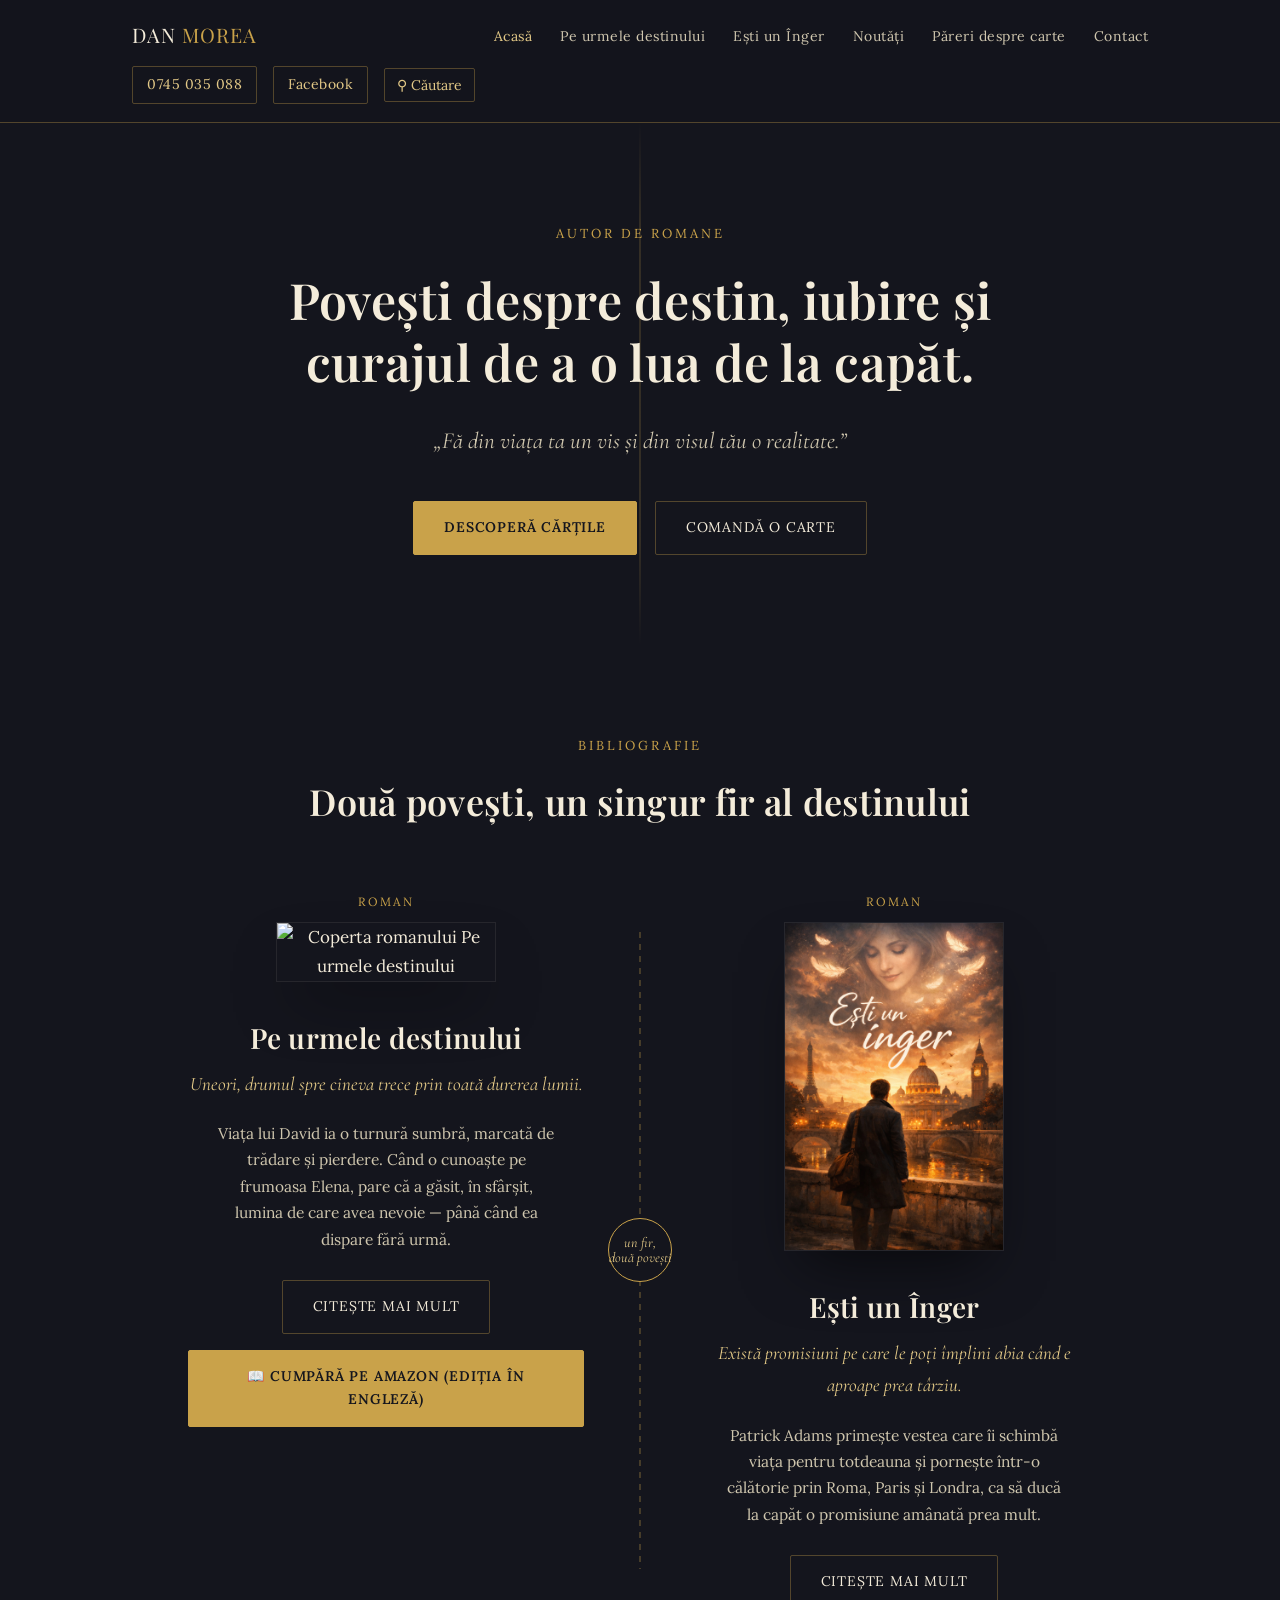
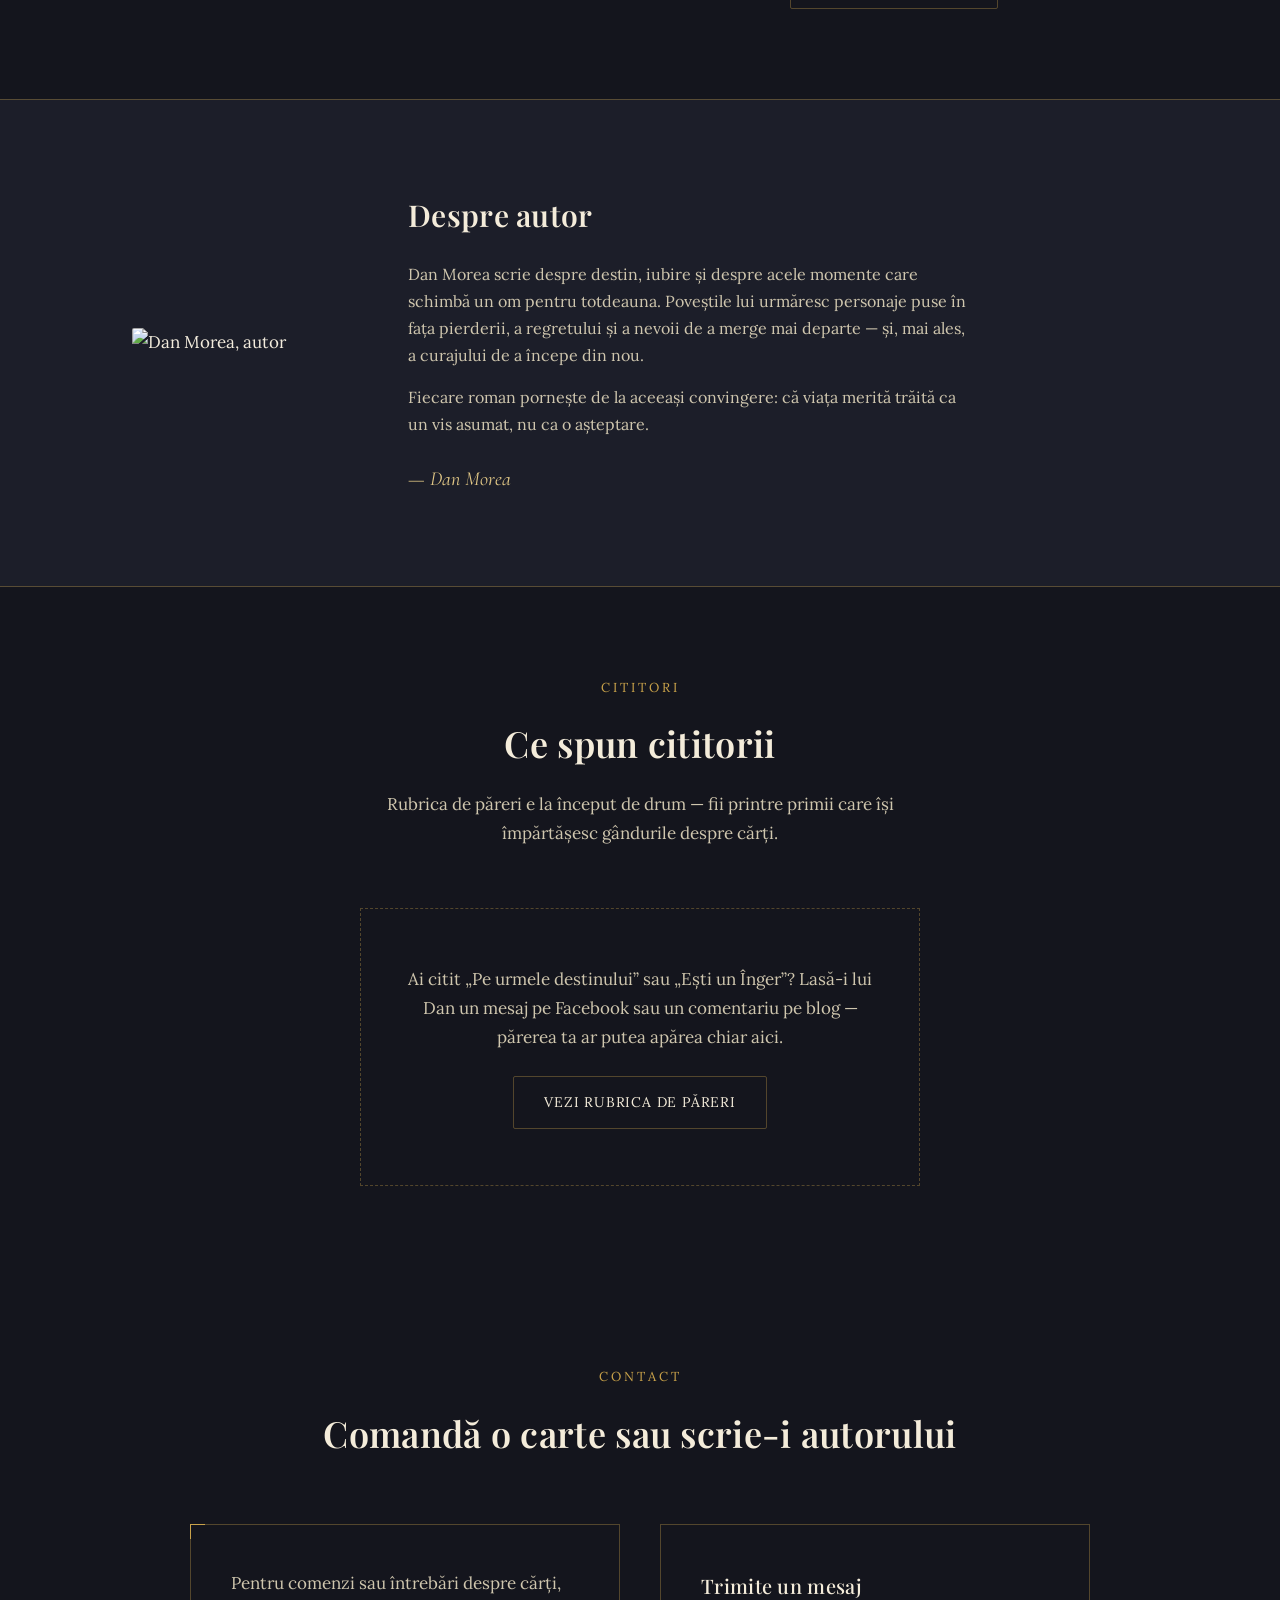
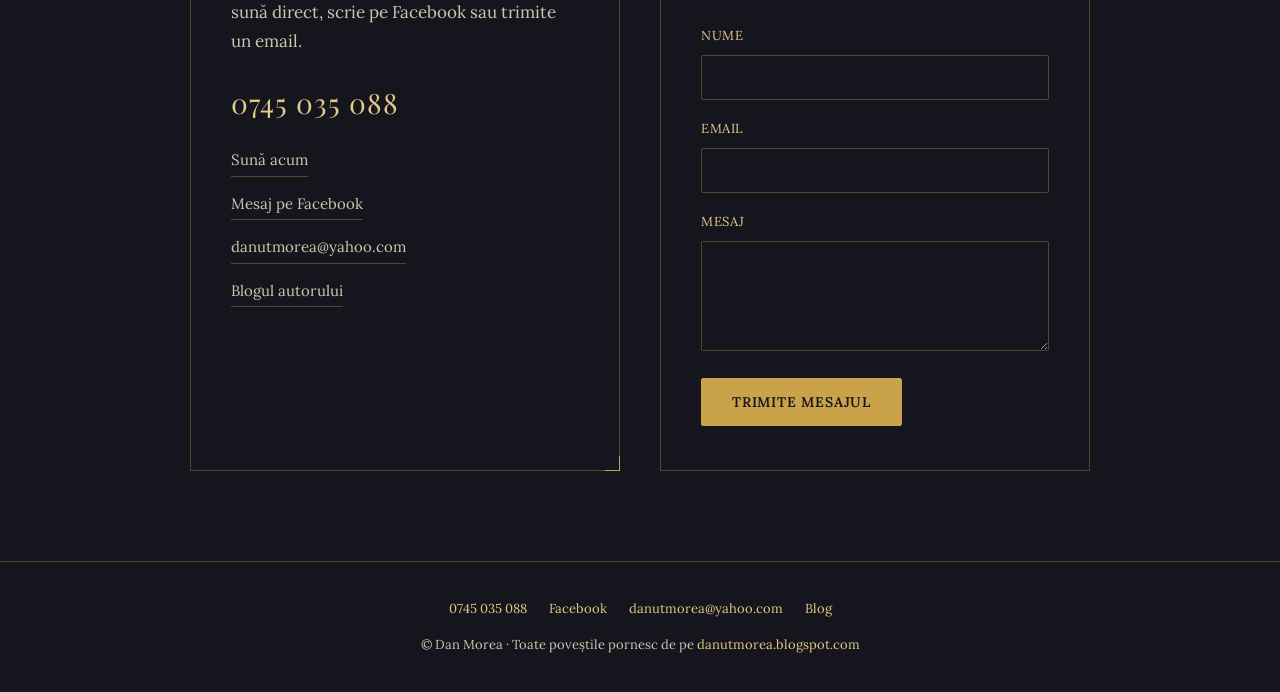
==== index.html @ 89a48624 "Add files via upload" ====
<!DOCTYPE html>
<html lang="ro">
<head>
<meta charset="UTF-8">
<meta name="viewport" content="width=device-width, initial-scale=1.0">
<title>Dan Morea — Autor. Pe urmele destinului &amp; Ești un Înger</title>
<meta name="description" content="Dan Morea, autor român de romane despre destin, iubire și curajul de a o lua de la capăt. Descoperă romanele Pe urmele destinului și Ești un Înger.">
<meta property="og:title" content="Dan Morea — Autor de romane">
<meta property="og:description" content="Povești despre destin, iubire și curajul de a o lua de la capăt. Descoperă romanele Pe urmele destinului și Ești un Înger.">
<meta property="og:type" content="website">
<meta property="og:image" content="coperta-esti-un-inger.png">
<meta name="robots" content="index, follow">
<link rel="preconnect" href="https://fonts.googleapis.com">
<link rel="preconnect" href="https://fonts.gstatic.com" crossorigin>
<link href="https://fonts.googleapis.com/css2?family=Playfair+Display:ital,wght@0,500;0,600;1,500&family=Lora:ital,wght@0,400;0,500;1,400&family=Cormorant+Garamond:ital,wght@1,500&display=swap" rel="stylesheet">
<link rel="stylesheet" href="styles.css">
</head>
<body>

<header>
  <div class="nav">
    <div class="brand">DAN <span>MOREA</span></div>
    <nav>
      <ul>
        <li><a href="index.html" class="active">Acasă</a></li>
        <li><a href="pe-urmele-destinului.html">Pe urmele destinului</a></li>
        <li><a href="esti-un-inger.html">Ești un Înger</a></li>
        <li><a href="noutati.html">Noutăți</a></li>
        <li><a href="pareri.html">Păreri despre carte</a></li>
        <li><a href="#contact">Contact</a></li>
      </ul>
    </nav>
    <div class="nav-icons">
      <a href="tel:0745035088">0745 035 088</a>
      <a href="https://www.facebook.com/Dan-Morea-103458004781067/">Facebook</a>
      <div class="search-wrap">
        <button class="search-toggle" onclick="document.getElementById('search-box').classList.toggle('open'); document.getElementById('site-search-input').focus();">⚲ Căutare</button>
        <div class="search-box" id="search-box">
          <input type="text" id="site-search-input" placeholder="Caută pe site...">
          <div class="search-results" id="site-search-results"></div>
        </div>
      </div>
    </div>
  </div>
</header>

<section class="hero" id="acasa">
  <div class="wrap">
    <div class="eyebrow">Autor de romane</div>
    <h1>Povești despre destin, iubire și curajul de a o lua de la capăt.</h1>
    <p class="hero-quote">„Fă din viața ta un vis și din visul tău o realitate.”</p>
    <div class="cta-row">
      <a href="#carti" class="btn btn-solid">Descoperă cărțile</a>
      <a href="#contact" class="btn btn-ghost">Comandă o carte</a>
    </div>
  </div>
</section>

<section id="carti">
  <div class="wrap">
    <div class="section-head">
      <div class="eyebrow">Bibliografie</div>
      <h2>Două povești, un singur fir al destinului</h2>
    </div>

    <div class="thread-wrap">
      <div class="books-grid">
        <div class="book-card">
          <div class="book-eyebrow">Roman</div>
          <img class="cover-frame" src="https://blogger.googleusercontent.com/img/b/R29vZ2xl/AVvXsEibl9dba8GLTb15DePDTkJpiDz6U9EzJLU2EjHLdAWJORYuEa81Nx9qggr9t-J2t9JyJSSHcPLDb68H91u0zKAidXmsvSm1NGdo8uzbwFY5vgfpYZMBR8MPmMtuQiVso15i-wAOQAd69EEK/w1200-h630-p-k-no-nu/11.jpg" alt="Coperta romanului Pe urmele destinului">
          <h3>Pe urmele destinului</h3>
          <p class="book-tagline">Uneori, drumul spre cineva trece prin toată durerea lumii.</p>
          <p class="book-blurb">Viața lui David ia o turnură sumbră, marcată de trădare și pierdere. Când o cunoaște pe frumoasa Elena, pare că a găsit, în sfârșit, lumina de care avea nevoie — până când ea dispare fără urmă.</p>
          <a href="pe-urmele-destinului.html" class="btn btn-ghost">Citește mai mult</a>
          <a href="https://www.amazon.com/dp/B0HBMX8D3G" target="_blank" rel="noopener" class="btn btn-solid" style="margin-top:16px;">📖 Cumpără pe Amazon (ediția în engleză)</a>
        </div>

        <div class="book-card">
          <div class="book-eyebrow">Roman</div>
          <img class="cover-frame" src="coperta-esti-un-inger.png" alt="Coperta romanului Ești un Înger">
          <h3>Ești un Înger</h3>
          <p class="book-tagline">Există promisiuni pe care le poți împlini abia când e aproape prea târziu.</p>
          <p class="book-blurb">Patrick Adams primește vestea care îi schimbă viața pentru totdeauna și pornește într-o călătorie prin Roma, Paris și Londra, ca să ducă la capăt o promisiune amânată prea mult.</p>
          <a href="esti-un-inger.html" class="btn btn-ghost">Citește mai mult</a>
        </div>
      </div>
      <div class="thread-node">un fir,<br>două povești</div>
    </div>
  </div>
</section>

<section class="about" id="despre">
  <div class="wrap about-grid">
    <img class="about-photo" src="https://blogger.googleusercontent.com/img/b/R29vZ2xl/AVvXsEidFwxDWLzi1go7ZfbtqarSKu2YnXpRjMfFVGoBIkyG13r-nwx2wtO78H0lu98r3U_LdvCel5OGA3uMDYix7dzS2UUagythI2fop3vyiSDGD4ehgTEu848Sw-9tztyX3__CU9PXsZddBuL2/w1200-h630-p-k-no-nu/poza+1.jpg" alt="Dan Morea, autor">
    <div>
      <h2>Despre autor</h2>
      <p>Dan Morea scrie despre destin, iubire și despre acele momente care schimbă un om pentru totdeauna. Poveștile lui urmăresc personaje puse în fața pierderii, a regretului și a nevoii de a merge mai departe — și, mai ales, a curajului de a începe din nou.</p>
      <p>Fiecare roman pornește de la aceeași convingere: că viața merită trăită ca un vis asumat, nu ca o așteptare.</p>
      <p class="signature">— Dan Morea</p>
    </div>
  </div>
</section>

<section id="pareri-teaser">
  <div class="wrap">
    <div class="section-head">
      <div class="eyebrow">Cititori</div>
      <h2>Ce spun cititorii</h2>
      <p>Rubrica de păreri e la început de drum — fii printre primii care își împărtășesc gândurile despre cărți.</p>
    </div>
    <div class="review-empty">
      <p>Ai citit „Pe urmele destinului” sau „Ești un Înger”? Lasă-i lui Dan un mesaj pe Facebook sau un comentariu pe blog — părerea ta ar putea apărea chiar aici.</p>
      <a href="pareri.html" class="btn btn-ghost">Vezi rubrica de păreri</a>
    </div>
  </div>
</section>

<section class="contact" id="contact">
  <div class="wrap">
    <div class="section-head">
      <div class="eyebrow">Contact</div>
      <h2>Comandă o carte sau scrie-i autorului</h2>
    </div>
    <div class="contact-grid">
      <div class="contact-card">
        <p>Pentru comenzi sau întrebări despre cărți, sună direct, scrie pe Facebook sau trimite un email.</p>
        <span class="phone">0745 035 088</span>
        <div class="contact-links">
          <a href="tel:0745035088">Sună acum</a>
          <a href="https://www.facebook.com/Dan-Morea-103458004781067/">Mesaj pe Facebook</a>
          <a href="mailto:danutmorea@yahoo.com">danutmorea@yahoo.com</a>
          <a href="https://danutmorea.blogspot.com/">Blogul autorului</a>
        </div>
      </div>
      <form class="form-card" action="https://formsubmit.co/danutmorea@yahoo.com" method="POST">
        <h3>Trimite un mesaj</h3>
        <input type="hidden" name="_subject" value="Mesaj nou de pe site-ul Dan Morea">
        <input type="hidden" name="_captcha" value="false">
        <div class="form-row">
          <label for="nume">Nume</label>
          <input type="text" id="nume" name="Nume" required>
        </div>
        <div class="form-row">
          <label for="email">Email</label>
          <input type="email" id="email" name="Email" required>
        </div>
        <div class="form-row">
          <label for="mesaj">Mesaj</label>
          <textarea id="mesaj" name="Mesaj" required></textarea>
        </div>
        <button type="submit" class="btn btn-solid">Trimite mesajul</button>
      </form>
    </div>
  </div>
</section>

<footer>
  <div class="footer-links">
    <a href="tel:0745035088">0745 035 088</a>
    <a href="https://www.facebook.com/Dan-Morea-103458004781067/">Facebook</a>
    <a href="mailto:danutmorea@yahoo.com">danutmorea@yahoo.com</a>
    <a href="https://danutmorea.blogspot.com/">Blog</a>
  </div>
  © Dan Morea · Toate poveștile pornesc de pe <a href="https://danutmorea.blogspot.com/">danutmorea.blogspot.com</a>
</footer>

<script src="site-scripts.js"></script>
<script src="https://identity.netlify.com/v1/netlify-identity-widget.js"></script>
<script>
  if (window.netlifyIdentity) {
    window.netlifyIdentity.on("init", function(user){
      if (!user) {
        window.netlifyIdentity.on("login", function(){
          document.location.href = "/admin/";
        });
      }
    });
  }
</script>
</body>
</html>
---- styles.css ----
:root{
  --ink:#14151d;
  --ink-2:#1c1e29;
  --parchment:#f4ecda;
  --parchment-dim:#cfc6ae;
  --gold:#c9a24a;
  --gold-soft:#e3c987;
  --wine:#7c2d3b;
  --wine-light:#a8455a;
  --line: rgba(201,162,74,0.35);
}
*{box-sizing:border-box; margin:0; padding:0;}
html{scroll-behavior:smooth;}
body{
  background:var(--ink);
  color:var(--parchment);
  font-family:'Lora', serif;
  line-height:1.7;
  font-size:17px;
}
h1,h2,h3{
  font-family:'Playfair Display', serif;
  font-weight:600;
  letter-spacing:0.3px;
}
a{color:inherit; text-decoration:none;}
img{max-width:100%; display:block;}
.wrap{max-width:1080px; margin:0 auto; padding:0 32px;}

/* Header */
header{
  position:relative; z-index:50;
  background:rgba(20,21,29,0.92);
  backdrop-filter:saturate(140%) blur(6px);
  border-bottom:1px solid var(--line);
}
.nav{
  display:flex; align-items:center; justify-content:space-between;
  padding:18px 32px; max-width:1080px; margin:0 auto;
  flex-wrap:wrap; gap:14px;
}
.brand{font-family:'Playfair Display', serif; font-size:20px; letter-spacing:1px; color:var(--parchment);}
.brand span{color:var(--gold);}
nav ul{list-style:none; display:flex; gap:28px; flex-wrap:wrap;}
nav a{font-size:14px; letter-spacing:0.5px; color:var(--parchment-dim); transition:color .2s;}
nav a:hover, nav a.active{color:var(--gold-soft);}
.nav-icons{display:flex; gap:16px; align-items:center;}
.nav-icons a{color:var(--gold-soft); font-size:14px; letter-spacing:0.5px; border:1px solid var(--line); padding:6px 14px; border-radius:2px;}
.nav-icons a:hover{border-color:var(--gold);}

/* Search */
.search-wrap{position:relative;}
.search-toggle{
  background:none; border:1px solid var(--line); color:var(--gold-soft);
  padding:7px 12px; border-radius:2px; cursor:pointer; font-size:14px; font-family:inherit;
}
.search-toggle:hover{border-color:var(--gold);}
.search-box{
  display:none; position:absolute; top:calc(100% + 8px); right:0;
  background:var(--ink-2); border:1px solid var(--line); border-radius:2px;
  padding:10px; width:260px; z-index:80;
}
.search-box.open{display:block;}
.search-box input{
  width:100%; background:var(--ink); border:1px solid var(--line); color:var(--parchment);
  padding:9px 12px; font-family:'Lora', serif; font-size:14px; border-radius:2px;
}
.search-box input:focus{outline:none; border-color:var(--gold);}
.search-results{display:none; margin-top:8px; max-height:280px; overflow-y:auto;}
.search-result-item{
  display:flex; flex-direction:column; gap:2px; padding:10px 8px; border-bottom:1px solid var(--line);
}
.search-result-item:last-child{border-bottom:none;}
.search-result-item strong{color:var(--gold-soft); font-size:13.5px; font-family:'Playfair Display', serif; font-weight:600;}
.search-result-item span{color:var(--parchment-dim); font-size:12px; line-height:1.4;}
.search-result-item:hover strong{color:var(--gold);}

/* Language select (opens Google Translate in a new tab) */
.lang-select{
  background:var(--ink); border:1px solid var(--line); color:var(--gold-soft);
  padding:7px 12px; border-radius:2px; font-family:'Lora', serif; font-size:14px; cursor:pointer;
}
.lang-select:focus{outline:none; border-color:var(--gold);}

/* Noutăți / news cards */
.news-list{display:flex; flex-direction:column; gap:24px; max-width:720px; margin:0 auto;}
.news-card{border:1px solid var(--line); padding:32px 36px;}
.news-date{font-size:13px; letter-spacing:1px; text-transform:uppercase; color:var(--gold); margin-bottom:10px;}
.news-card h3{font-size:22px; color:var(--parchment); margin-bottom:10px;}
.news-card p{color:var(--parchment-dim); font-size:15.5px;}

/* Google Translate widget - minimal reskin */
#google_translate_element{display:inline-block;}
#google_translate_element .goog-te-gadget{font-family:'Lora', serif !important; font-size:0 !important; color:transparent !important;}
#google_translate_element .goog-te-gadget-simple{
  background:var(--ink) !important; border:1px solid var(--line) !important; border-radius:2px !important;
  padding:6px 10px !important; display:inline-flex !important; align-items:center;
}
#google_translate_element .goog-te-gadget-simple .goog-te-menu-value span{color:var(--gold-soft) !important; font-size:14px !important;}
#google_translate_element .goog-te-gadget-simple .goog-te-menu-value{color:var(--gold-soft) !important;}
#google_translate_element img{display:none !important;}
.goog-te-banner-frame, .goog-te-banner-frame.skiptranslate, iframe.goog-te-banner-frame{
  display:none !important; visibility:hidden !important; height:0 !important;
}
html{top:0 !important; margin-top:0 !important;}
body{top:0 !important; margin-top:0 !important; position:static !important;}
.goog-tooltip, .goog-tooltip:hover{display:none !important;}
.goog-text-highlight{background:none !important; box-shadow:none !important;}

/* Breadcrumb */
.breadcrumb{padding:22px 32px 0; max-width:1080px; margin:0 auto; font-size:13px; color:var(--parchment-dim);}
.breadcrumb a{color:var(--gold-soft);}

/* Hero */
.hero{
  padding:100px 32px 90px;
  text-align:center;
  position:relative;
  overflow:hidden;
}
.hero::before{
  content:"";
  position:absolute; left:50%; top:0; bottom:0;
  width:1px; background:linear-gradient(to bottom, transparent, var(--line) 20%, var(--line) 80%, transparent);
  transform:translateX(-50%);
}
.eyebrow{
  font-size:13px; letter-spacing:3px; text-transform:uppercase;
  color:var(--gold); margin-bottom:24px; position:relative;
}
.hero h1{
  font-size:clamp(30px, 4.6vw, 50px);
  color:var(--parchment);
  max-width:820px; margin:0 auto 28px;
  line-height:1.25;
  position:relative;
}
.hero-quote{
  font-family:'Cormorant Garamond', serif;
  font-style:italic;
  font-size:23px;
  color:var(--parchment-dim);
  max-width:560px; margin:0 auto 40px;
  position:relative;
}
.cta-row{display:flex; gap:18px; justify-content:center; flex-wrap:wrap; position:relative;}
.btn{
  display:inline-block; padding:14px 30px;
  font-size:14px; letter-spacing:0.8px; text-transform:uppercase;
  border:1px solid var(--gold); border-radius:2px;
  transition:all .25s; cursor:pointer; background:none; font-family:inherit;
}
.btn-solid{background:var(--gold); color:var(--ink); font-weight:600;}
.btn-solid:hover{background:var(--gold-soft); border-color:var(--gold-soft);}
.btn-ghost{color:var(--parchment); border-color:var(--line);}
.btn-ghost:hover{border-color:var(--gold); color:var(--gold-soft);}

/* Section shared */
section{padding:90px 0;}
.section-head{text-align:center; margin-bottom:60px;}
.section-head .eyebrow{margin-bottom:14px;}
.section-head h2{font-size:clamp(26px,3.4vw,36px); color:var(--parchment);}
.section-head p{color:var(--parchment-dim); max-width:560px; margin:16px auto 0;}

/* Books grid (home) */
.books-grid{
  display:grid; grid-template-columns:1fr 1fr; gap:0;
  position:relative;
}
.books-grid::before{
  content:"";
  position:absolute; left:50%; top:40px; bottom:40px; width:1px;
  background:repeating-linear-gradient(to bottom, var(--gold) 0 6px, transparent 6px 12px);
  transform:translateX(-50%);
  opacity:0.55;
}
.book-card{
  padding:0 56px; display:flex; flex-direction:column; align-items:center; text-align:center;
}
.cover-frame{
  width:220px; box-shadow:0 30px 60px -20px rgba(0,0,0,0.6);
  border:1px solid rgba(244,236,218,0.08);
  margin-bottom:32px;
}
.book-eyebrow{font-size:12px; letter-spacing:2px; text-transform:uppercase; color:var(--gold); margin-bottom:10px;}
.book-card h3{font-size:28px; color:var(--parchment); margin-bottom:6px;}
.book-tagline{font-family:'Cormorant Garamond', serif; font-style:italic; font-size:19px; color:var(--gold-soft); margin-bottom:20px;}
.book-blurb{color:var(--parchment-dim); font-size:15.5px; max-width:340px; margin-bottom:28px;}
.thread-node{
  position:absolute; left:50%; top:50%; transform:translate(-50%,-50%);
  width:64px; height:64px; border-radius:50%;
  background:var(--ink); border:1px solid var(--gold);
  display:flex; align-items:center; justify-content:center;
  font-family:'Cormorant Garamond', serif; font-style:italic; font-size:14px; color:var(--gold-soft);
  text-align:center; line-height:1.1; z-index:2;
}
.thread-wrap{position:relative;}

/* Book detail page */
.book-hero{padding:70px 32px 40px;}
.book-hero-grid{display:grid; grid-template-columns:280px 1fr; gap:64px; align-items:start;}
.book-hero-grid .cover-frame{width:100%; margin-bottom:0;}
.book-detail-eyebrow{font-size:12px; letter-spacing:2px; text-transform:uppercase; color:var(--gold); margin-bottom:14px;}
.book-hero-grid h1{font-size:clamp(30px,4vw,44px); margin-bottom:14px;}
.book-hero-grid .book-tagline{font-size:21px; margin-bottom:24px;}
.book-hero-grid p.desc{color:var(--parchment-dim); margin-bottom:32px; max-width:520px;}

.excerpt{background:var(--ink-2); border-top:1px solid var(--line); border-bottom:1px solid var(--line);}
.excerpt-box{
  max-width:680px; margin:0 auto; position:relative; padding:0 20px;
}
.excerpt-box::before{
  content:"\201C"; font-family:'Playfair Display', serif; font-size:90px; color:var(--gold);
  opacity:0.5; position:absolute; left:-30px; top:-40px; line-height:1;
}
.excerpt-box p{
  font-family:'Cormorant Garamond', serif; font-style:italic; font-size:22px; line-height:1.75;
  color:var(--parchment); margin-bottom:20px;
}
.excerpt-note{font-family:'Lora', serif; font-style:normal; font-size:14px; color:var(--parchment-dim); text-align:right;}

/* Fragment gallery */
.fragment-grid{display:grid; grid-template-columns:1fr 1fr; gap:32px;}
.fragment-card{border:1px solid var(--line);}
.fragment-card img{width:100%; height:260px; object-fit:cover;}
.fragment-body{padding:26px 28px;}
.fragment-body p{font-family:'Cormorant Garamond', serif; font-style:italic; font-size:18px; color:var(--parchment); line-height:1.6; margin-bottom:10px;}
.fragment-note{font-size:13px; color:var(--parchment-dim);}
.fragment-card.wide{grid-column:1 / -1;}
.fragment-card.wide .fragment-inner{display:grid; grid-template-columns:280px 1fr;}
.fragment-card.wide img{height:100%; min-height:220px;}
@media (max-width:820px){
  .fragment-grid{grid-template-columns:1fr;}
  .fragment-card.wide .fragment-inner{grid-template-columns:1fr;}
}

/* About */
.about{background:var(--ink-2); border-top:1px solid var(--line); border-bottom:1px solid var(--line);}
.about-grid{
  display:grid; grid-template-columns:220px 1fr; gap:56px; align-items:center;
}
.about-photo{border-radius:2px; filter:grayscale(15%);}
.about h2{font-size:30px; margin-bottom:20px; color:var(--parchment);}
.about p{color:var(--parchment-dim); font-size:16px; max-width:560px;}
.about p + p{margin-top:14px;}
.about .signature{
  margin-top:24px; font-family:'Cormorant Garamond', serif; font-style:italic;
  color:var(--gold-soft); font-size:20px;
}

/* Reviews */
.review-grid{display:grid; grid-template-columns:1fr 1fr; gap:28px;}
.review-card{
  border:1px solid var(--line); padding:32px; position:relative;
}
.review-card .quote-mark{font-family:'Playfair Display', serif; font-size:40px; color:var(--gold); opacity:0.6; line-height:1; margin-bottom:8px;}
.review-card p{color:var(--parchment-dim); font-size:15px;}
.review-empty{
  text-align:center; max-width:560px; margin:0 auto; padding:56px 40px;
  border:1px dashed var(--line);
}
.review-empty p{color:var(--parchment-dim); margin-bottom:24px;}

/* Contact */
.contact{text-align:center;}
.contact-grid{display:grid; grid-template-columns:1fr 1fr; gap:40px; max-width:900px; margin:0 auto; text-align:left;}
.contact-card{
  padding:44px 40px;
  border:1px solid var(--line); position:relative;
}
.contact-card::before, .contact-card::after{
  content:""; position:absolute; width:14px; height:14px; border:1px solid var(--gold);
}
.contact-card::before{top:-1px; left:-1px; border-right:none; border-bottom:none;}
.contact-card::after{bottom:-1px; right:-1px; border-left:none; border-top:none;}
.contact-card p{color:var(--parchment-dim); margin-bottom:24px;}
.phone{
  font-family:'Playfair Display', serif; font-size:28px; color:var(--gold-soft); letter-spacing:1px;
  margin-bottom:20px; display:block;
}
.contact-links{display:flex; flex-direction:column; gap:14px; margin-top:8px;}
.contact-links a{
  color:var(--parchment-dim); border-bottom:1px solid var(--line); padding-bottom:3px; font-size:15px; width:fit-content;
}
.contact-links a:hover{color:var(--gold-soft); border-color:var(--gold);}

.form-card{padding:44px 40px; border:1px solid var(--line);}
.form-card h3{font-size:20px; margin-bottom:22px; color:var(--parchment); font-weight:500;}
.form-row{margin-bottom:18px;}
.form-row label{display:block; font-size:13px; letter-spacing:0.5px; text-transform:uppercase; color:var(--gold-soft); margin-bottom:8px;}
.form-row input, .form-row textarea{
  width:100%; background:var(--ink); border:1px solid var(--line); color:var(--parchment);
  padding:12px 14px; font-family:'Lora', serif; font-size:15px; border-radius:2px;
}
.form-row input:focus, .form-row textarea:focus{outline:none; border-color:var(--gold);}
.form-row textarea{resize:vertical; min-height:110px;}

footer{
  padding:36px 32px; text-align:center; font-size:13px; color:var(--parchment-dim);
  border-top:1px solid var(--line);
}
footer .footer-links{display:flex; gap:22px; justify-content:center; margin-bottom:14px; flex-wrap:wrap;}
footer a{color:var(--gold-soft);}

@media (max-width:820px){
  .books-grid{grid-template-columns:1fr; gap:80px;}
  .books-grid::before{display:none;}
  .thread-node{display:none;}
  .book-card{padding:0 24px;}
  .about-grid{grid-template-columns:1fr; text-align:center;}
  .about-photo{margin:0 auto; width:160px;}
  .hero::before{display:none;}
  .book-hero-grid{grid-template-columns:1fr; text-align:center;}
  .book-hero-grid .cover-frame{width:220px; margin:0 auto;}
  .review-grid{grid-template-columns:1fr;}
  .contact-grid{grid-template-columns:1fr;}
}
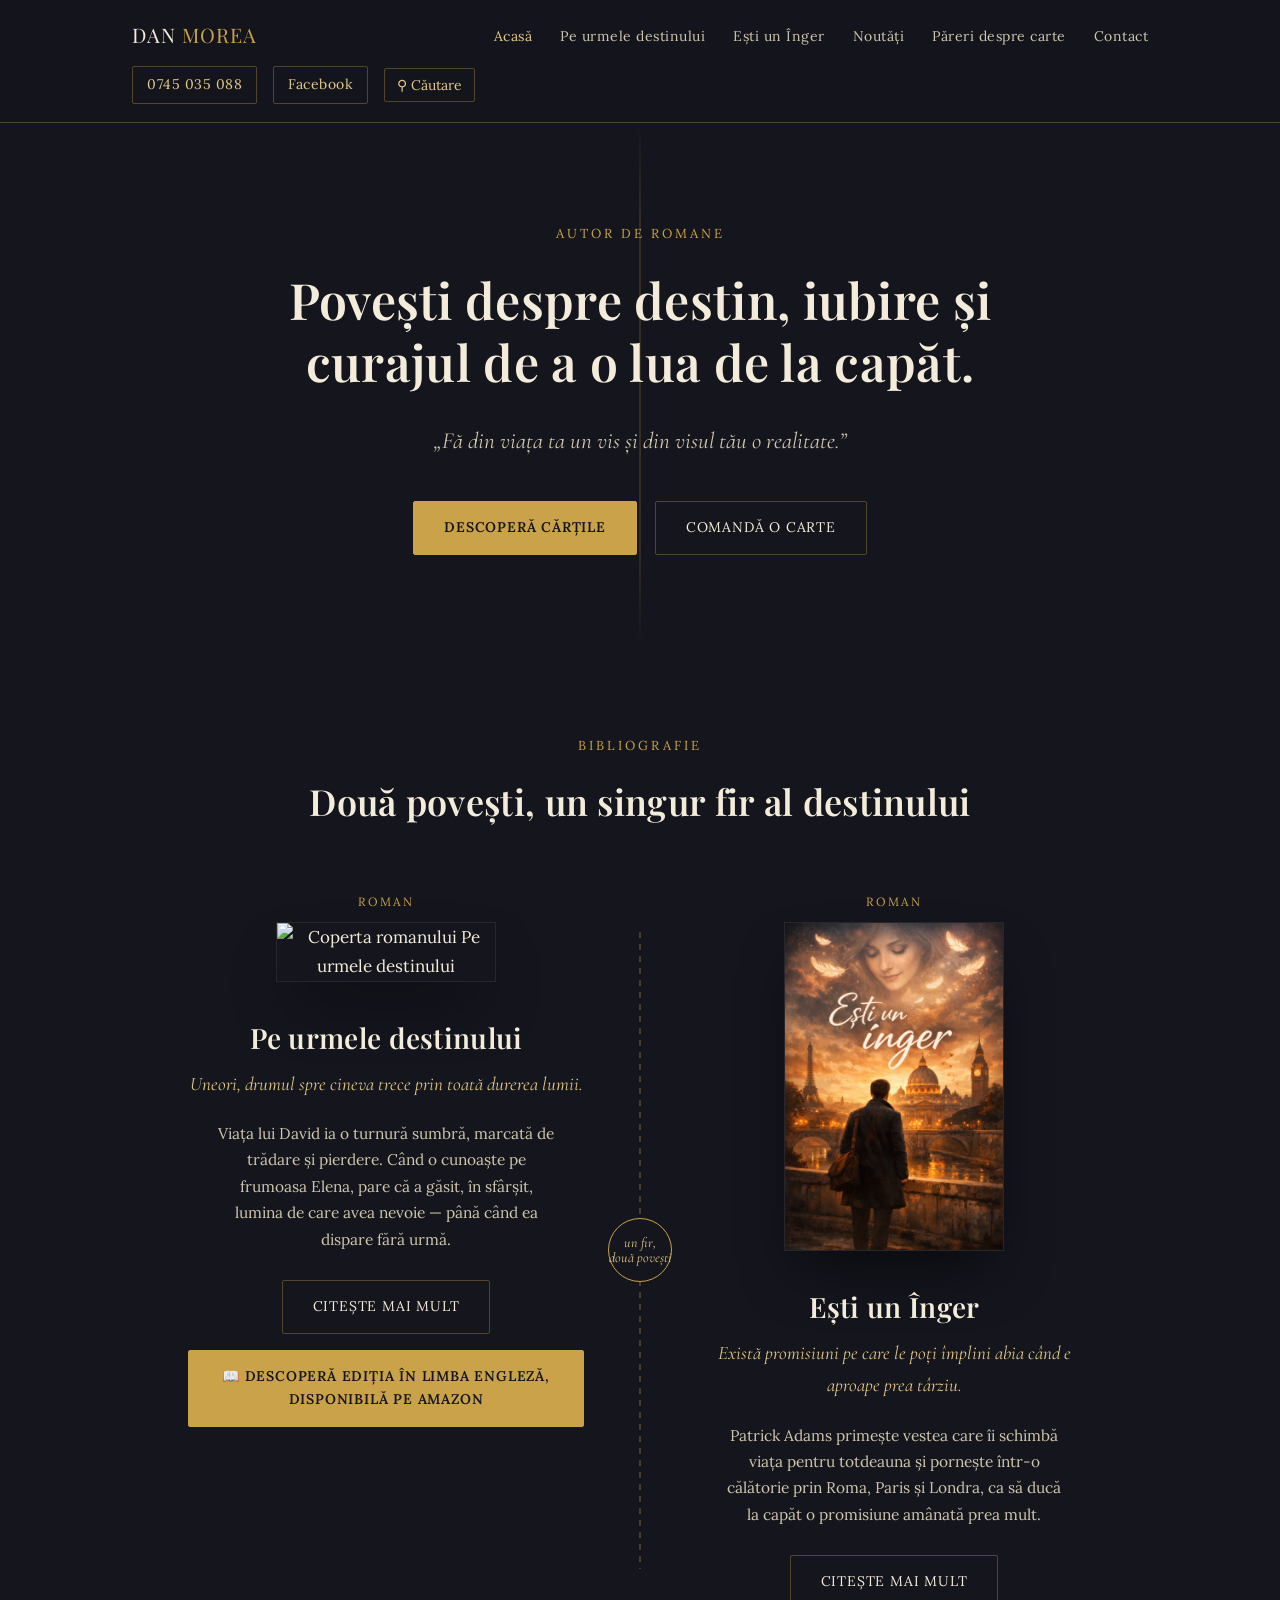
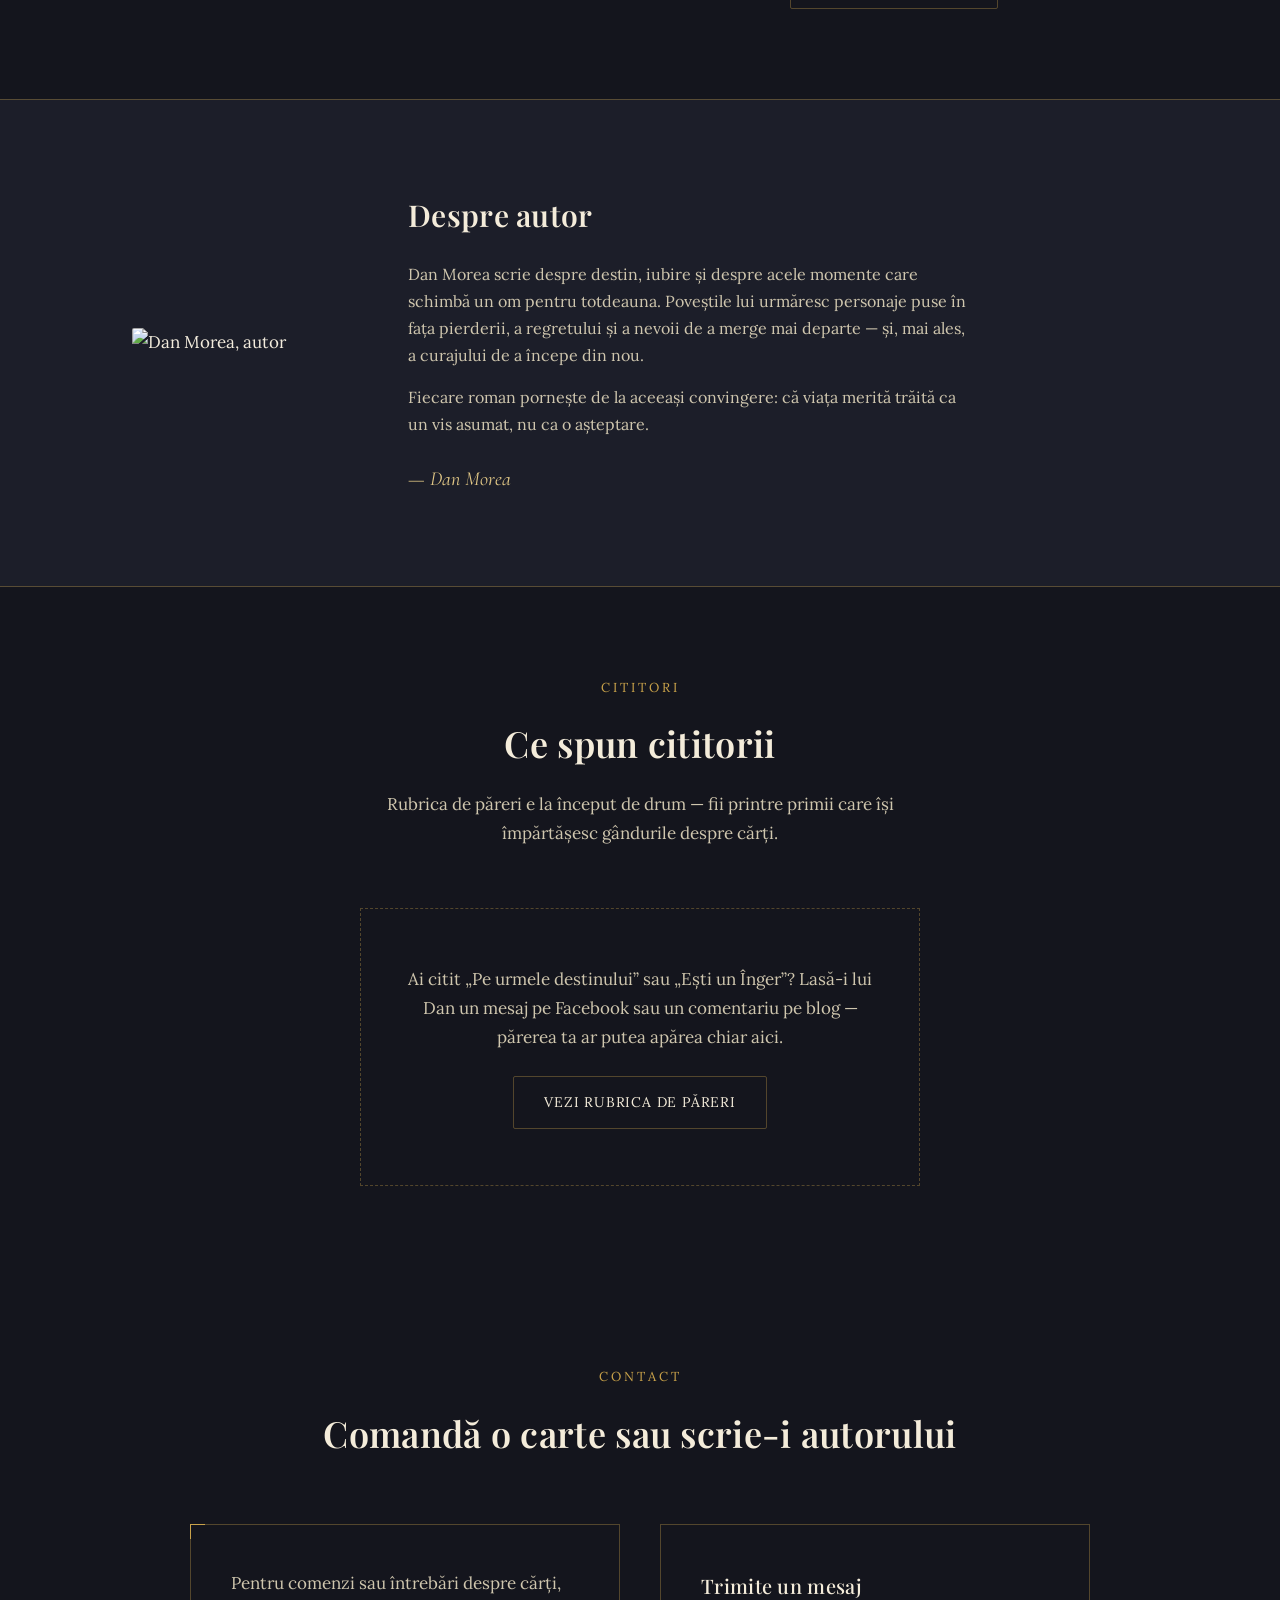
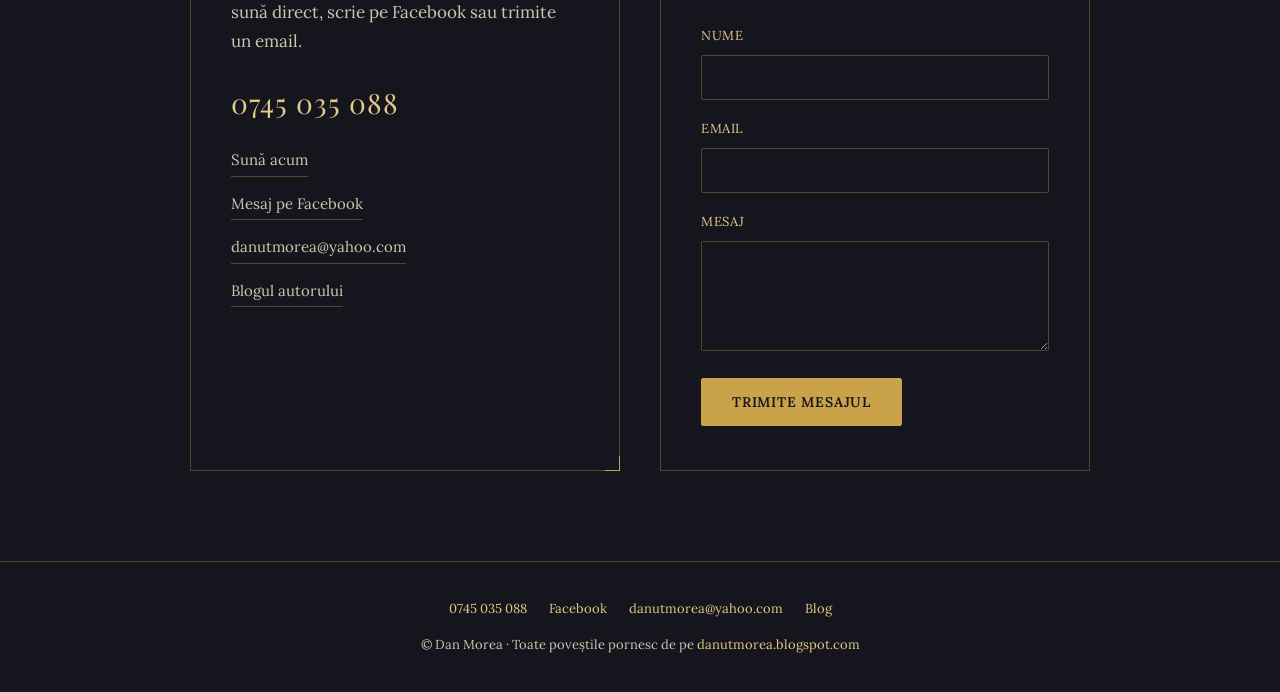
==== commit 8ff6b453: "Add files via upload" ====
--- a/index.html
+++ b/index.html
@@ -72,7 +72,7 @@
           <p class="book-tagline">Uneori, drumul spre cineva trece prin toată durerea lumii.</p>
           <p class="book-blurb">Viața lui David ia o turnură sumbră, marcată de trădare și pierdere. Când o cunoaște pe frumoasa Elena, pare că a găsit, în sfârșit, lumina de care avea nevoie — până când ea dispare fără urmă.</p>
           <a href="pe-urmele-destinului.html" class="btn btn-ghost">Citește mai mult</a>
-          <a href="https://www.amazon.com/dp/B0HBMX8D3G" target="_blank" rel="noopener" class="btn btn-solid" style="margin-top:16px;">📖 Cumpără pe Amazon (ediția în engleză)</a>
+          <a href="https://www.amazon.com/dp/B0HBMX8D3G" target="_blank" rel="noopener" class="btn btn-solid" style="margin-top:16px;">📖 Descoperă ediția în limba engleză, disponibilă pe Amazon</a>
         </div>
 
         <div class="book-card">
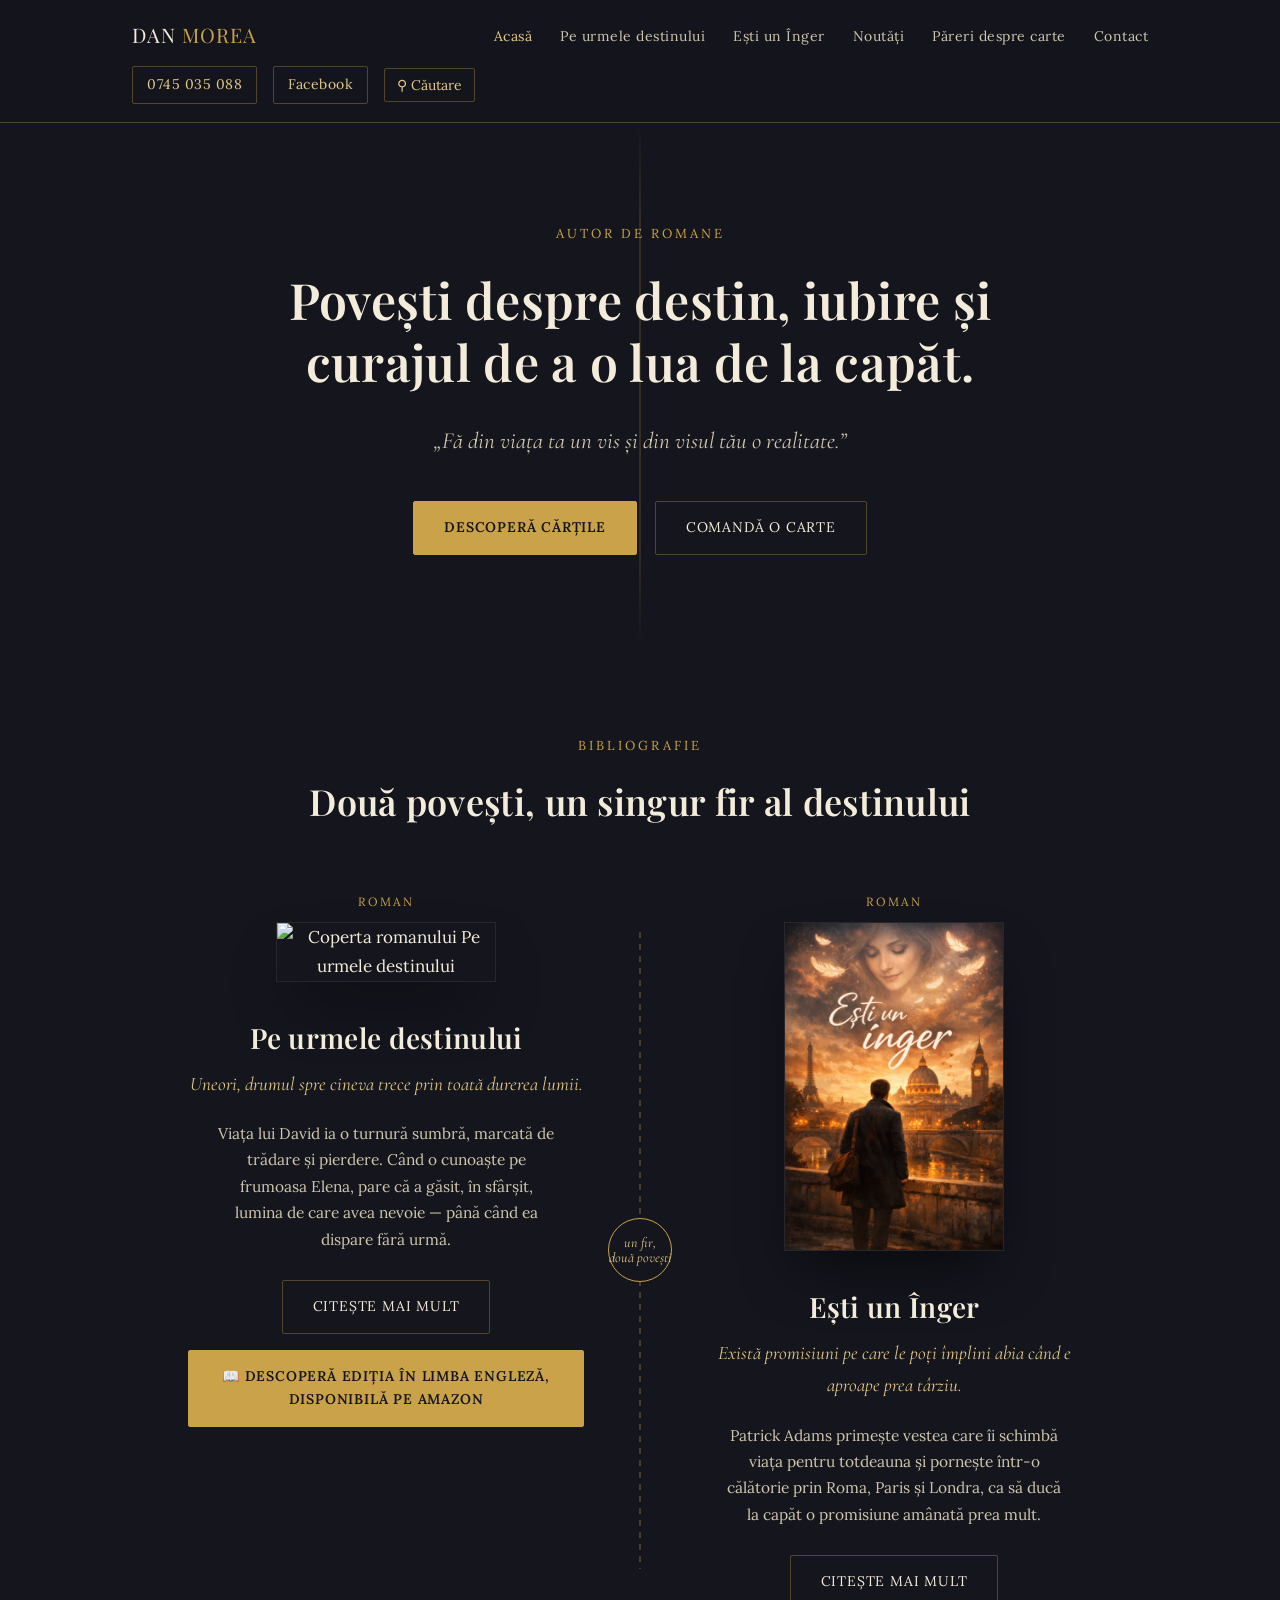
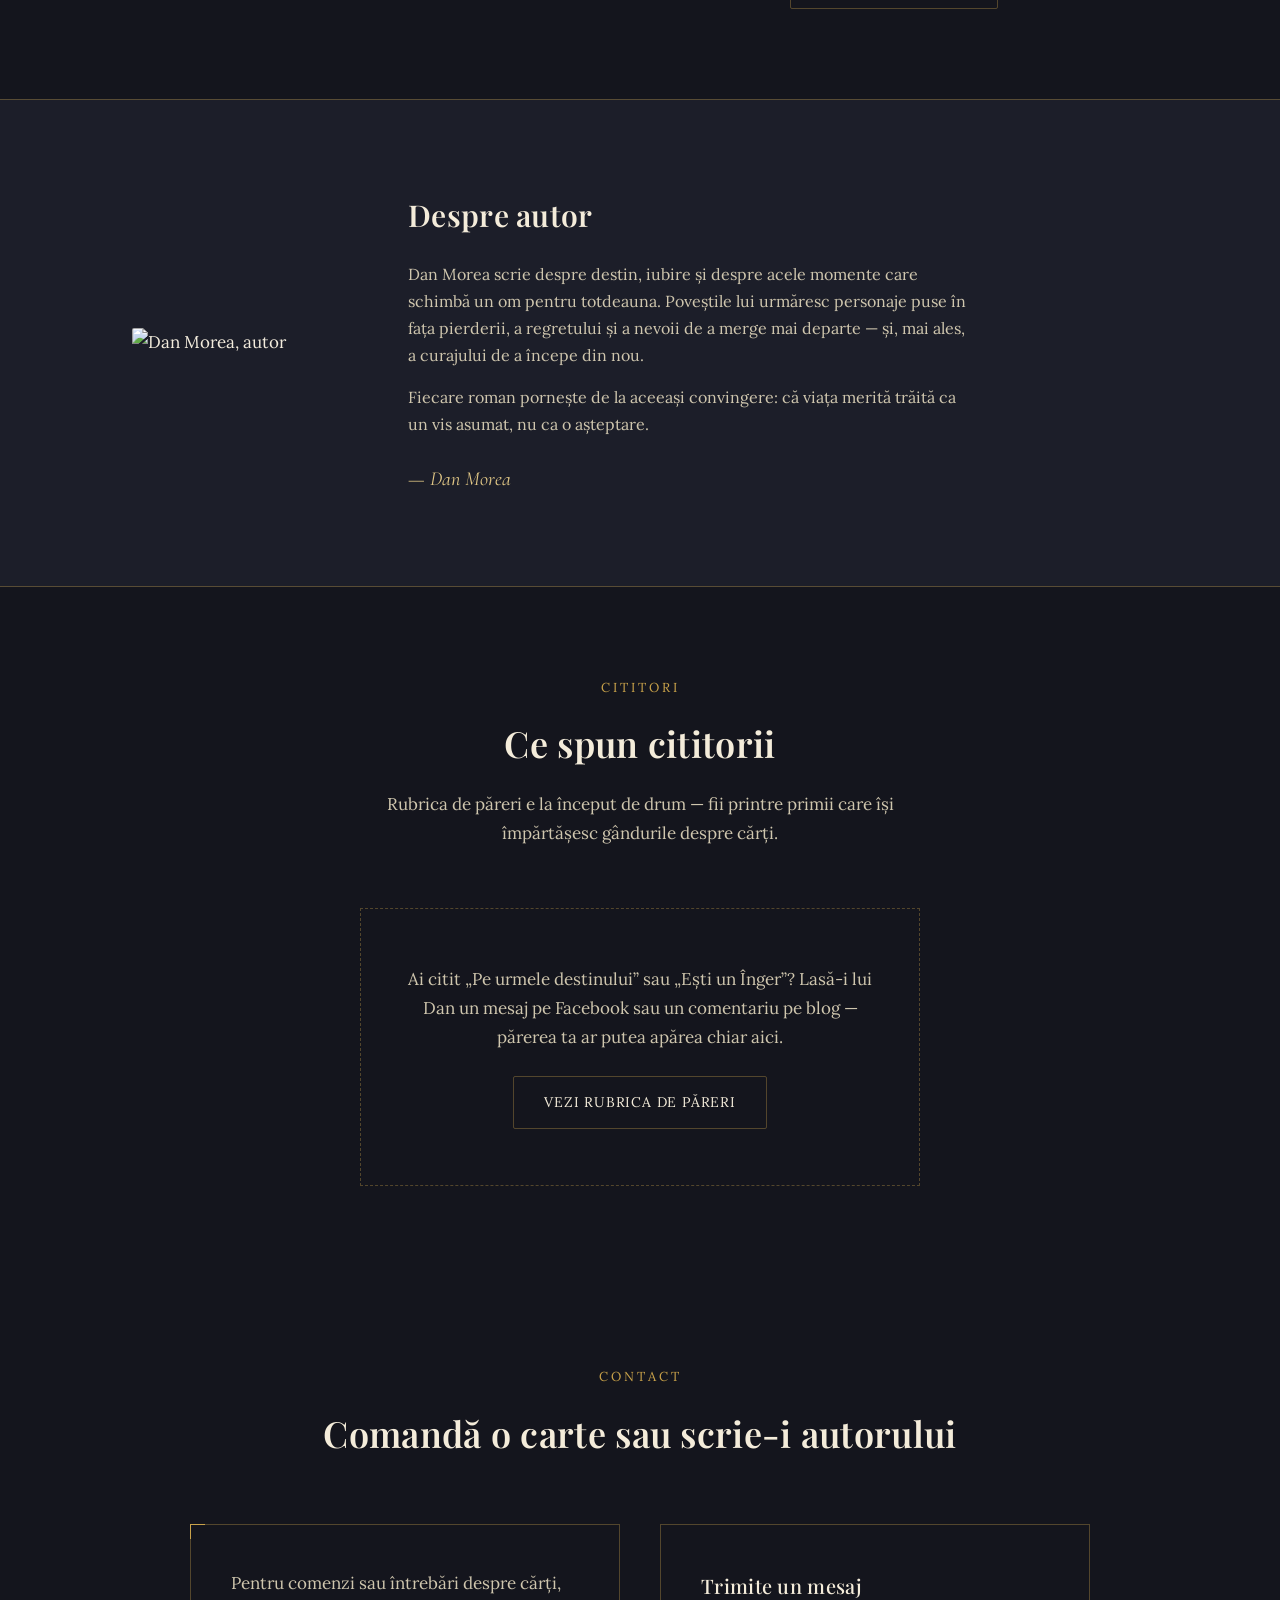
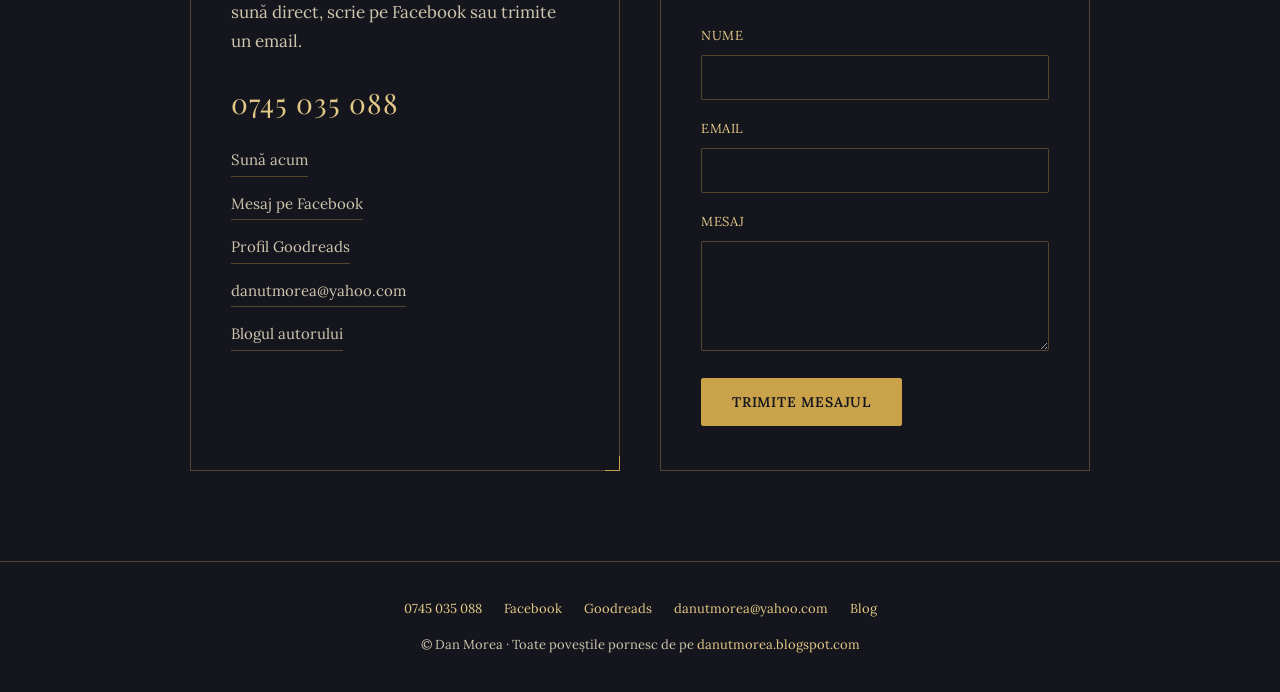
==== commit 0ee7e917: "Add files via upload" ====
--- a/index.html
+++ b/index.html
@@ -31,8 +31,8 @@
       </ul>
     </nav>
     <div class="nav-icons">
-      <a href="tel:0745035088">0745 035 088</a>
-      <a href="https://www.facebook.com/Dan-Morea-103458004781067/">Facebook</a>
+      <a href="tel:0745035088" data-site="tel"><span class="site-tel-text">0745 035 088</span></a>
+      <a href="https://www.facebook.com/Dan-Morea-103458004781067/" data-site="fb">Facebook</a>
       <div class="search-wrap">
         <button class="search-toggle" onclick="document.getElementById('search-box').classList.toggle('open'); document.getElementById('site-search-input').focus();">⚲ Căutare</button>
         <div class="search-box" id="search-box">
@@ -47,8 +47,8 @@
 <section class="hero" id="acasa">
   <div class="wrap">
     <div class="eyebrow">Autor de romane</div>
-    <h1>Povești despre destin, iubire și curajul de a o lua de la capăt.</h1>
-    <p class="hero-quote">„Fă din viața ta un vis și din visul tău o realitate.”</p>
+    <h1 id="hero-titlu">Povești despre destin, iubire și curajul de a o lua de la capăt.</h1>
+    <p class="hero-quote" id="hero-citat">„Fă din viața ta un vis și din visul tău o realitate.”</p>
     <div class="cta-row">
       <a href="#carti" class="btn btn-solid">Descoperă cărțile</a>
       <a href="#contact" class="btn btn-ghost">Comandă o carte</a>
@@ -70,9 +70,9 @@
           <img class="cover-frame" src="https://blogger.googleusercontent.com/img/b/R29vZ2xl/AVvXsEibl9dba8GLTb15DePDTkJpiDz6U9EzJLU2EjHLdAWJORYuEa81Nx9qggr9t-J2t9JyJSSHcPLDb68H91u0zKAidXmsvSm1NGdo8uzbwFY5vgfpYZMBR8MPmMtuQiVso15i-wAOQAd69EEK/w1200-h630-p-k-no-nu/11.jpg" alt="Coperta romanului Pe urmele destinului">
           <h3>Pe urmele destinului</h3>
           <p class="book-tagline">Uneori, drumul spre cineva trece prin toată durerea lumii.</p>
-          <p class="book-blurb">Viața lui David ia o turnură sumbră, marcată de trădare și pierdere. Când o cunoaște pe frumoasa Elena, pare că a găsit, în sfârșit, lumina de care avea nevoie — până când ea dispare fără urmă.</p>
+          <p class="book-blurb" id="carte1-rezumat">Viața lui David ia o turnură sumbră, marcată de trădare și pierdere. Când o cunoaște pe frumoasa Elena, pare că a găsit, în sfârșit, lumina de care avea nevoie — până când ea dispare fără urmă.</p>
           <a href="pe-urmele-destinului.html" class="btn btn-ghost">Citește mai mult</a>
-          <a href="https://www.amazon.com/dp/B0HBMX8D3G" target="_blank" rel="noopener" class="btn btn-solid" style="margin-top:16px;">📖 Descoperă ediția în limba engleză, disponibilă pe Amazon</a>
+          <a href="https://www.amazon.com/dp/B0HBMX8D3G" target="_blank" rel="noopener" class="btn btn-solid" style="margin-top:16px;" id="carte1-amazon-btn">📖 Descoperă ediția în limba engleză, disponibilă pe Amazon</a>
         </div>
 
         <div class="book-card">
@@ -80,7 +80,7 @@
           <img class="cover-frame" src="coperta-esti-un-inger.png" alt="Coperta romanului Ești un Înger">
           <h3>Ești un Înger</h3>
           <p class="book-tagline">Există promisiuni pe care le poți împlini abia când e aproape prea târziu.</p>
-          <p class="book-blurb">Patrick Adams primește vestea care îi schimbă viața pentru totdeauna și pornește într-o călătorie prin Roma, Paris și Londra, ca să ducă la capăt o promisiune amânată prea mult.</p>
+          <p class="book-blurb" id="carte2-rezumat">Patrick Adams primește vestea care îi schimbă viața pentru totdeauna și pornește într-o călătorie prin Roma, Paris și Londra, ca să ducă la capăt o promisiune amânată prea mult.</p>
           <a href="esti-un-inger.html" class="btn btn-ghost">Citește mai mult</a>
         </div>
       </div>
@@ -91,11 +91,11 @@
 
 <section class="about" id="despre">
   <div class="wrap about-grid">
-    <img class="about-photo" src="https://blogger.googleusercontent.com/img/b/R29vZ2xl/AVvXsEidFwxDWLzi1go7ZfbtqarSKu2YnXpRjMfFVGoBIkyG13r-nwx2wtO78H0lu98r3U_LdvCel5OGA3uMDYix7dzS2UUagythI2fop3vyiSDGD4ehgTEu848Sw-9tztyX3__CU9PXsZddBuL2/w1200-h630-p-k-no-nu/poza+1.jpg" alt="Dan Morea, autor">
+    <img class="about-photo" data-site="author-photo" src="https://blogger.googleusercontent.com/img/b/R29vZ2xl/AVvXsEidFwxDWLzi1go7ZfbtqarSKu2YnXpRjMfFVGoBIkyG13r-nwx2wtO78H0lu98r3U_LdvCel5OGA3uMDYix7dzS2UUagythI2fop3vyiSDGD4ehgTEu848Sw-9tztyX3__CU9PXsZddBuL2/w1200-h630-p-k-no-nu/poza+1.jpg" alt="Dan Morea, autor">
     <div>
       <h2>Despre autor</h2>
-      <p>Dan Morea scrie despre destin, iubire și despre acele momente care schimbă un om pentru totdeauna. Poveștile lui urmăresc personaje puse în fața pierderii, a regretului și a nevoii de a merge mai departe — și, mai ales, a curajului de a începe din nou.</p>
-      <p>Fiecare roman pornește de la aceeași convingere: că viața merită trăită ca un vis asumat, nu ca o așteptare.</p>
+      <p id="despre-text1">Dan Morea scrie despre destin, iubire și despre acele momente care schimbă un om pentru totdeauna. Poveștile lui urmăresc personaje puse în fața pierderii, a regretului și a nevoii de a merge mai departe — și, mai ales, a curajului de a începe din nou.</p>
+      <p id="despre-text2">Fiecare roman pornește de la aceeași convingere: că viața merită trăită ca un vis asumat, nu ca o așteptare.</p>
       <p class="signature">— Dan Morea</p>
     </div>
   </div>
@@ -124,11 +124,12 @@
     <div class="contact-grid">
       <div class="contact-card">
         <p>Pentru comenzi sau întrebări despre cărți, sună direct, scrie pe Facebook sau trimite un email.</p>
-        <span class="phone">0745 035 088</span>
+        <span class="phone site-tel-text">0745 035 088</span>
         <div class="contact-links">
-          <a href="tel:0745035088">Sună acum</a>
-          <a href="https://www.facebook.com/Dan-Morea-103458004781067/">Mesaj pe Facebook</a>
-          <a href="mailto:danutmorea@yahoo.com">danutmorea@yahoo.com</a>
+          <a href="tel:0745035088" data-site="tel">Sună acum</a>
+          <a href="https://www.facebook.com/Dan-Morea-103458004781067/" data-site="fb">Mesaj pe Facebook</a>
+          <a href="https://www.goodreads.com/user/show/203054565-dan-morea" data-site="goodreads">Profil Goodreads</a>
+          <a href="mailto:danutmorea@yahoo.com" data-site="email" class="site-email-text">danutmorea@yahoo.com</a>
           <a href="https://danutmorea.blogspot.com/">Blogul autorului</a>
         </div>
       </div>
@@ -156,9 +157,10 @@
 
 <footer>
   <div class="footer-links">
-    <a href="tel:0745035088">0745 035 088</a>
-    <a href="https://www.facebook.com/Dan-Morea-103458004781067/">Facebook</a>
-    <a href="mailto:danutmorea@yahoo.com">danutmorea@yahoo.com</a>
+    <a href="tel:0745035088" data-site="tel"><span class="site-tel-text">0745 035 088</span></a>
+    <a href="https://www.facebook.com/Dan-Morea-103458004781067/" data-site="fb">Facebook</a>
+    <a href="https://www.goodreads.com/user/show/203054565-dan-morea" data-site="goodreads">Goodreads</a>
+    <a href="mailto:danutmorea@yahoo.com" data-site="email" class="site-email-text">danutmorea@yahoo.com</a>
     <a href="https://danutmorea.blogspot.com/">Blog</a>
   </div>
   © Dan Morea · Toate poveștile pornesc de pe <a href="https://danutmorea.blogspot.com/">danutmorea.blogspot.com</a>
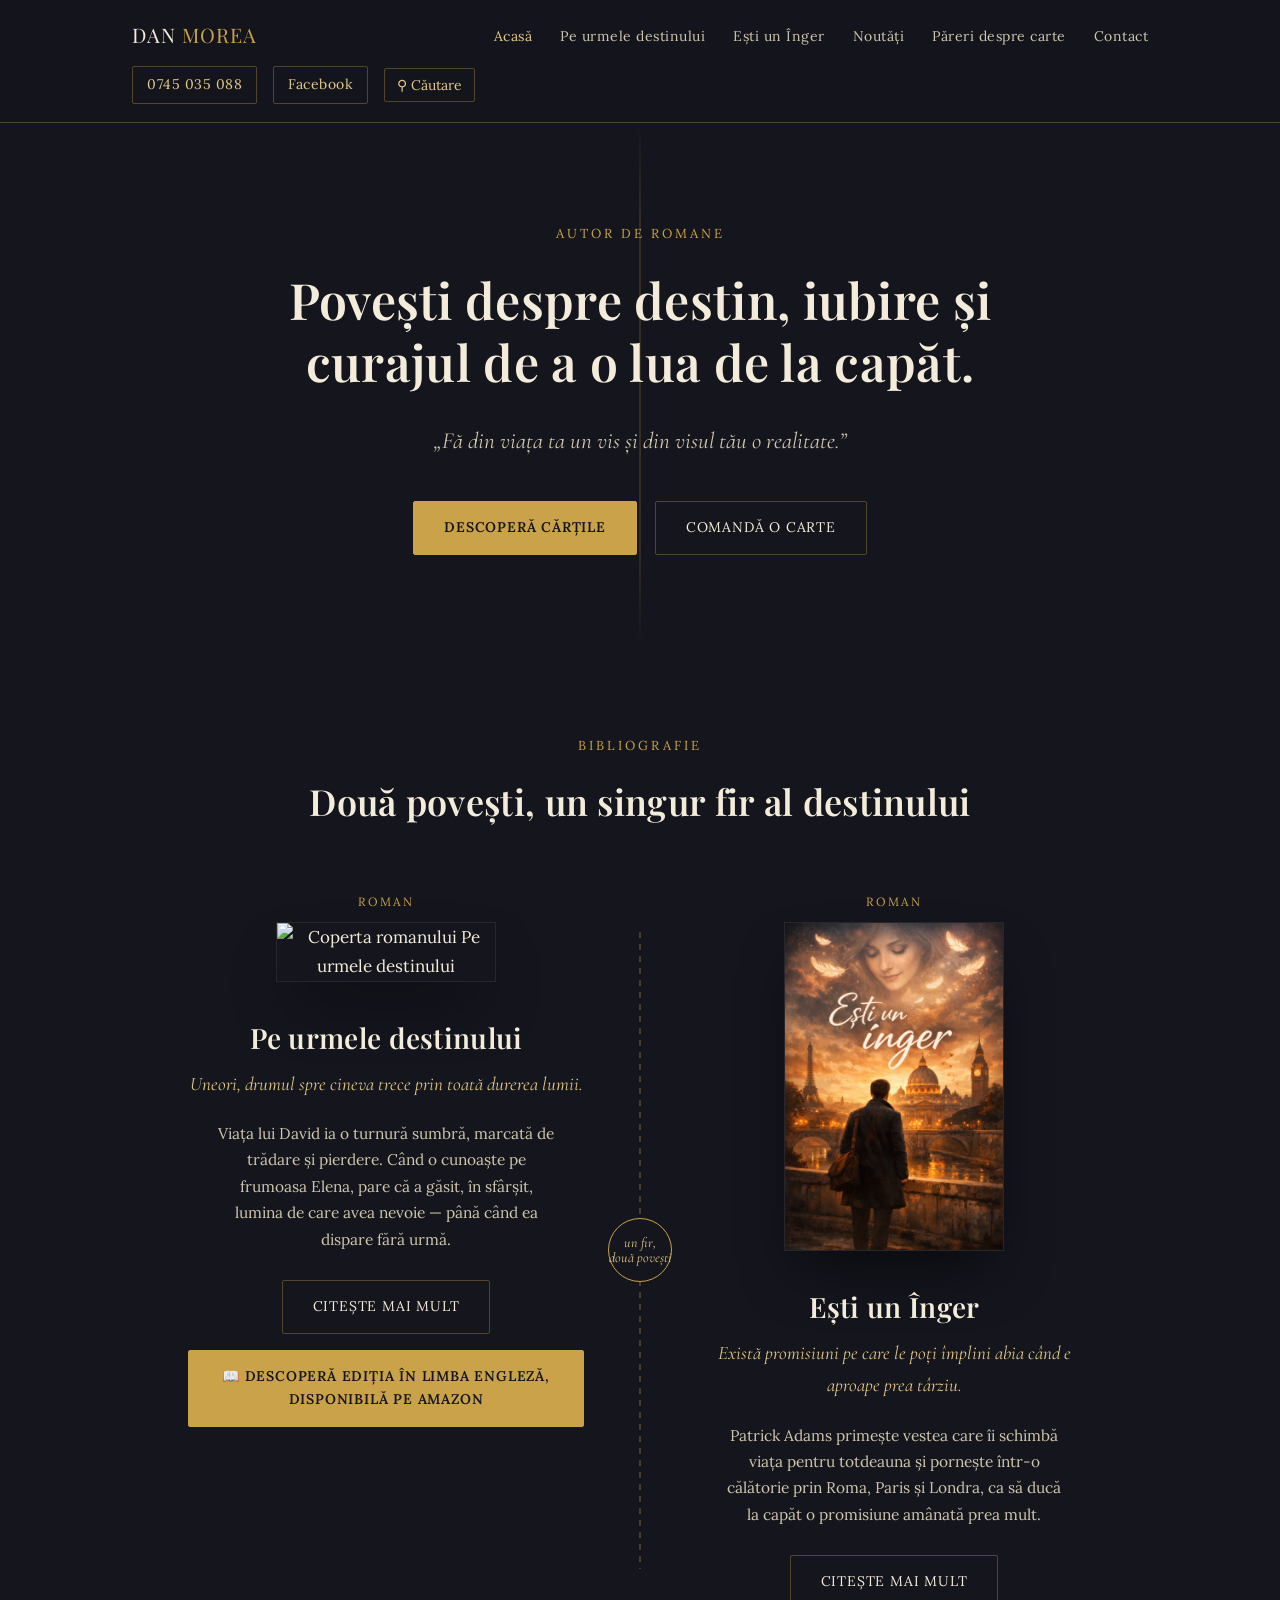
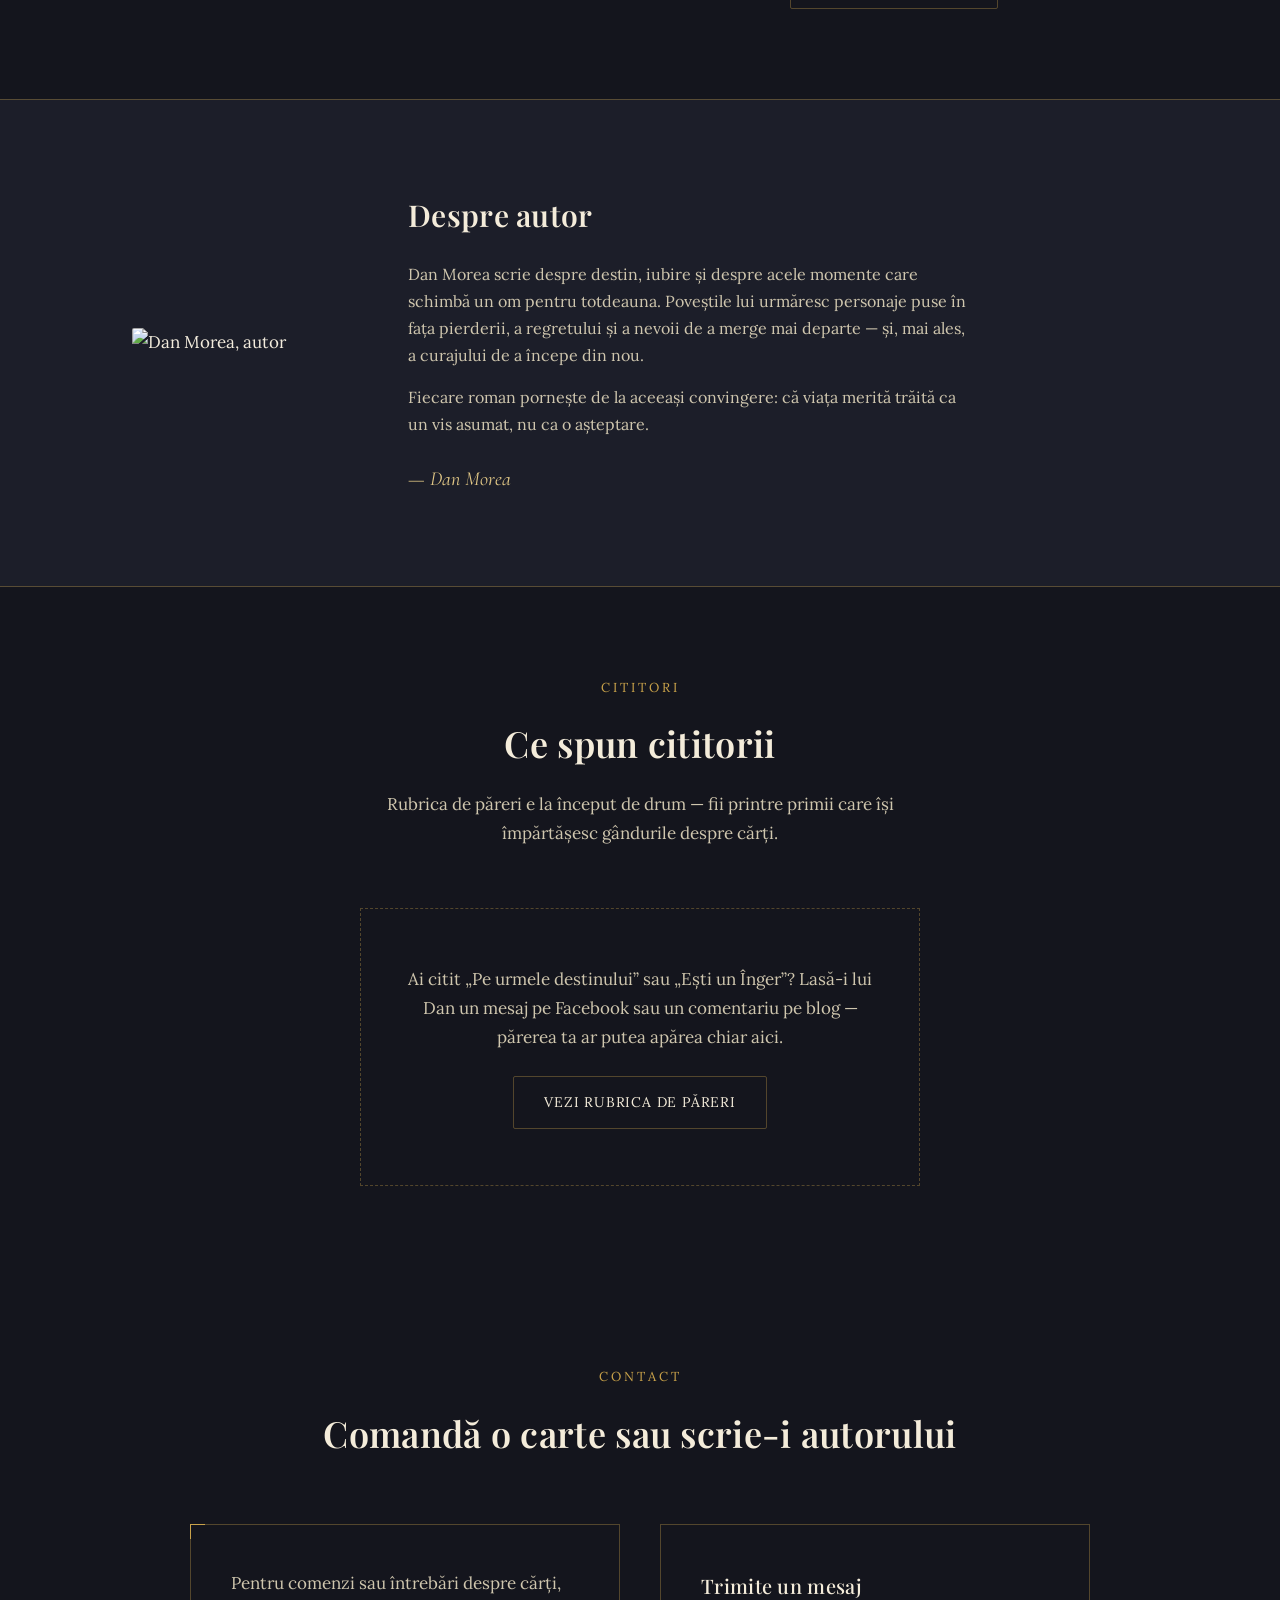
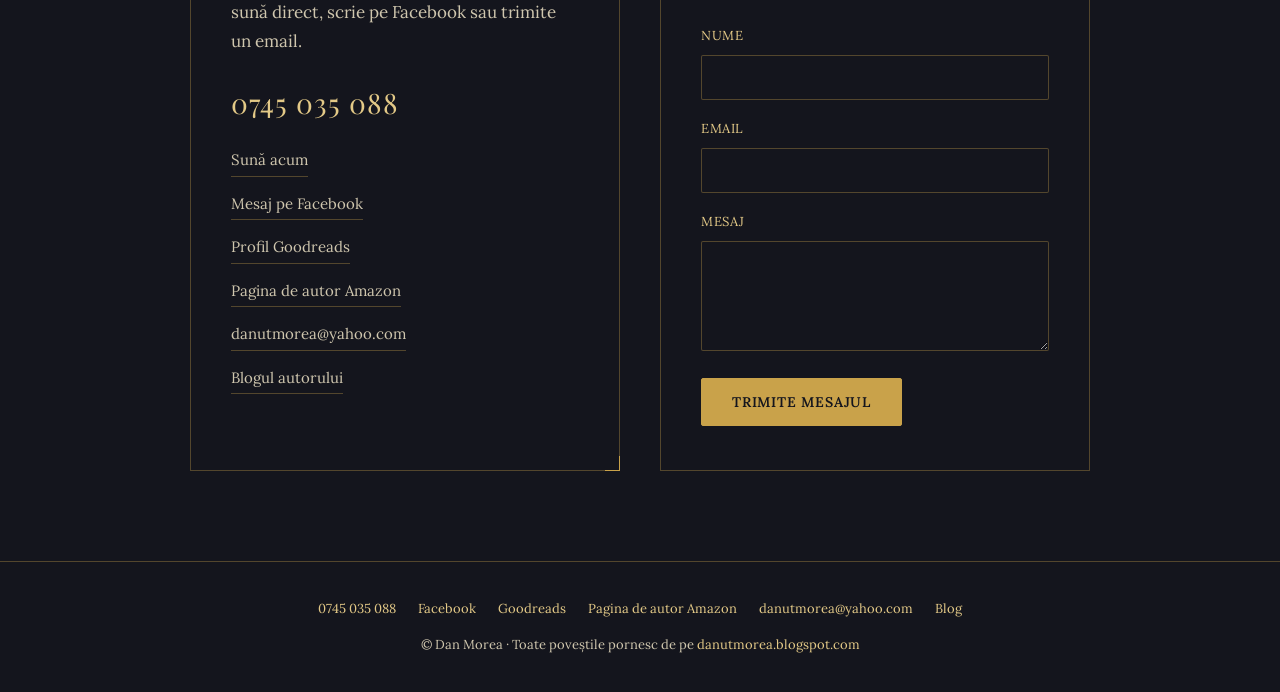
==== commit 4182adf6: "Add files via upload" ====
--- a/index.html
+++ b/index.html
@@ -129,6 +129,7 @@
           <a href="tel:0745035088" data-site="tel">Sună acum</a>
           <a href="https://www.facebook.com/Dan-Morea-103458004781067/" data-site="fb">Mesaj pe Facebook</a>
           <a href="https://www.goodreads.com/user/show/203054565-dan-morea" data-site="goodreads">Profil Goodreads</a>
+          <a href="https://www.amazon.com/author/dan-morea" data-site="amazon-autor">Pagina de autor Amazon</a>
           <a href="mailto:danutmorea@yahoo.com" data-site="email" class="site-email-text">danutmorea@yahoo.com</a>
           <a href="https://danutmorea.blogspot.com/">Blogul autorului</a>
         </div>
@@ -160,6 +161,7 @@
     <a href="tel:0745035088" data-site="tel"><span class="site-tel-text">0745 035 088</span></a>
     <a href="https://www.facebook.com/Dan-Morea-103458004781067/" data-site="fb">Facebook</a>
     <a href="https://www.goodreads.com/user/show/203054565-dan-morea" data-site="goodreads">Goodreads</a>
+    <a href="https://www.amazon.com/author/dan-morea" data-site="amazon-autor">Pagina de autor Amazon</a>
     <a href="mailto:danutmorea@yahoo.com" data-site="email" class="site-email-text">danutmorea@yahoo.com</a>
     <a href="https://danutmorea.blogspot.com/">Blog</a>
   </div>
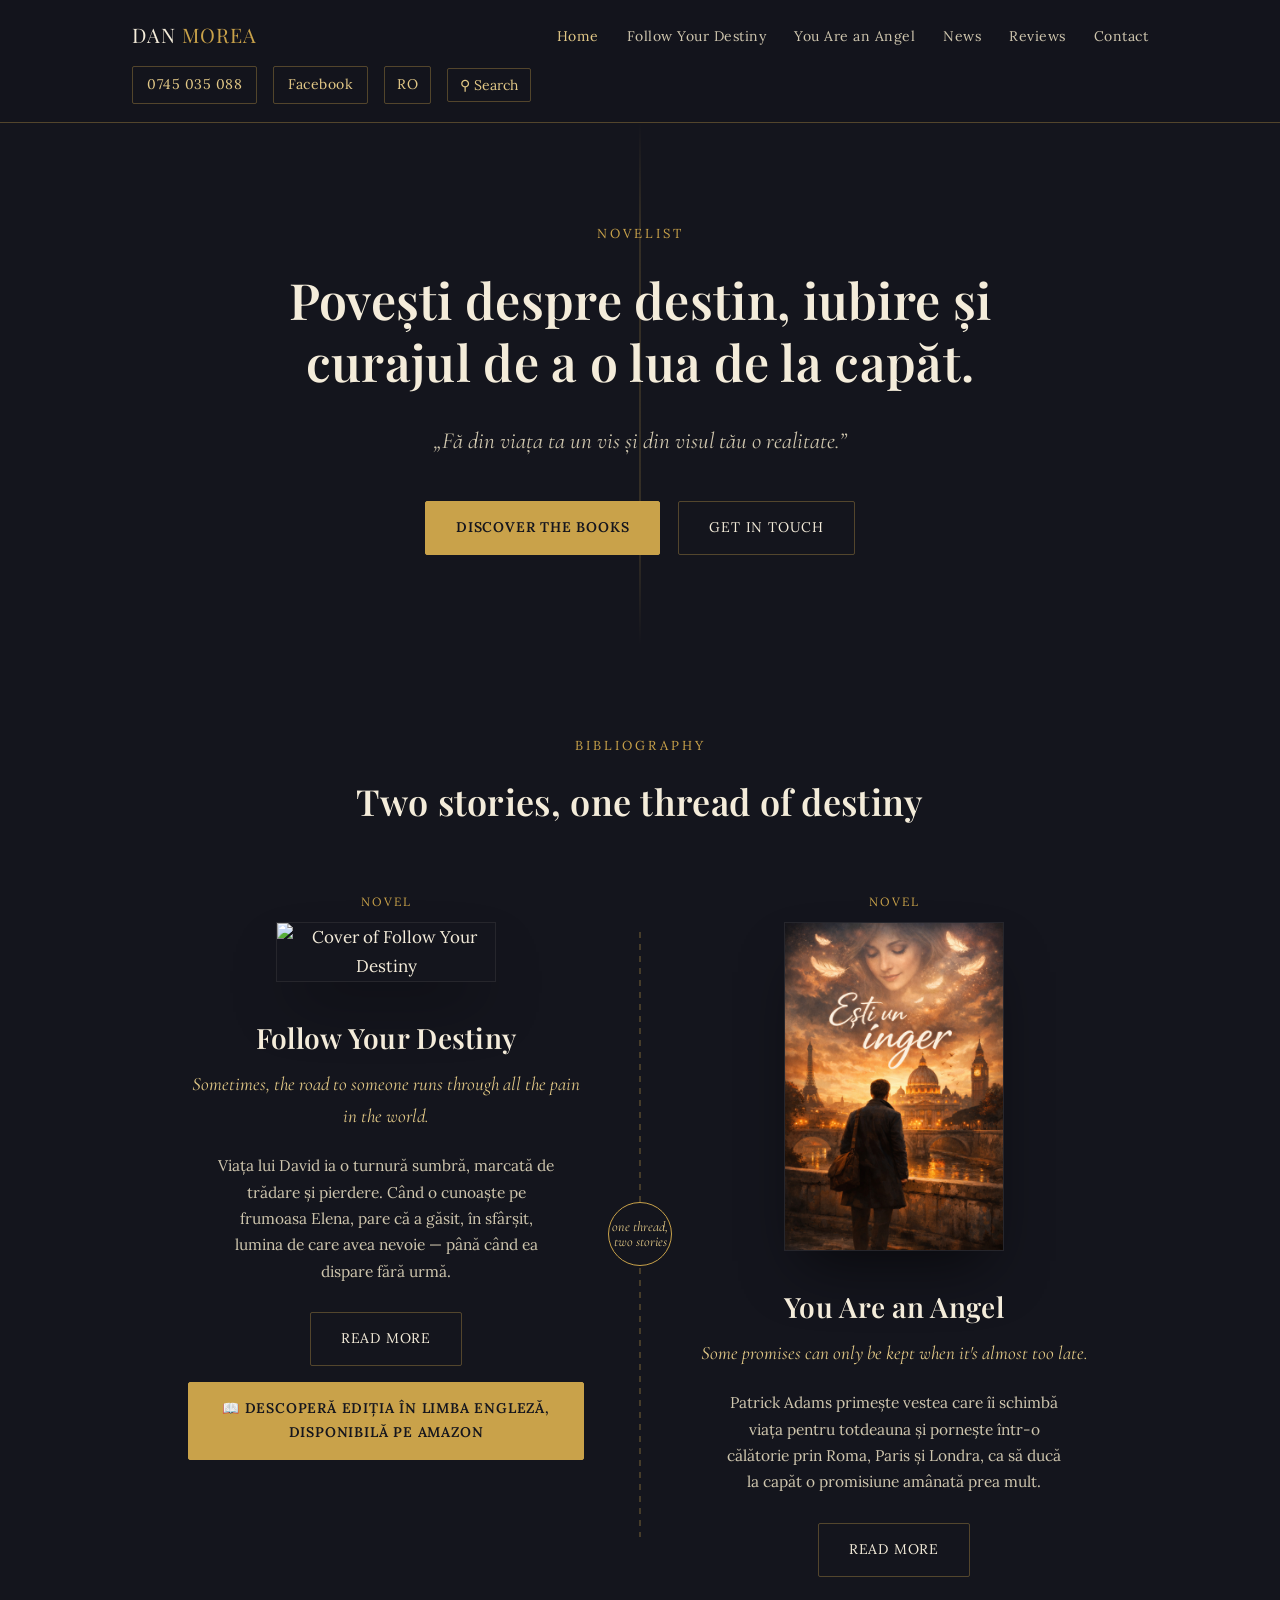
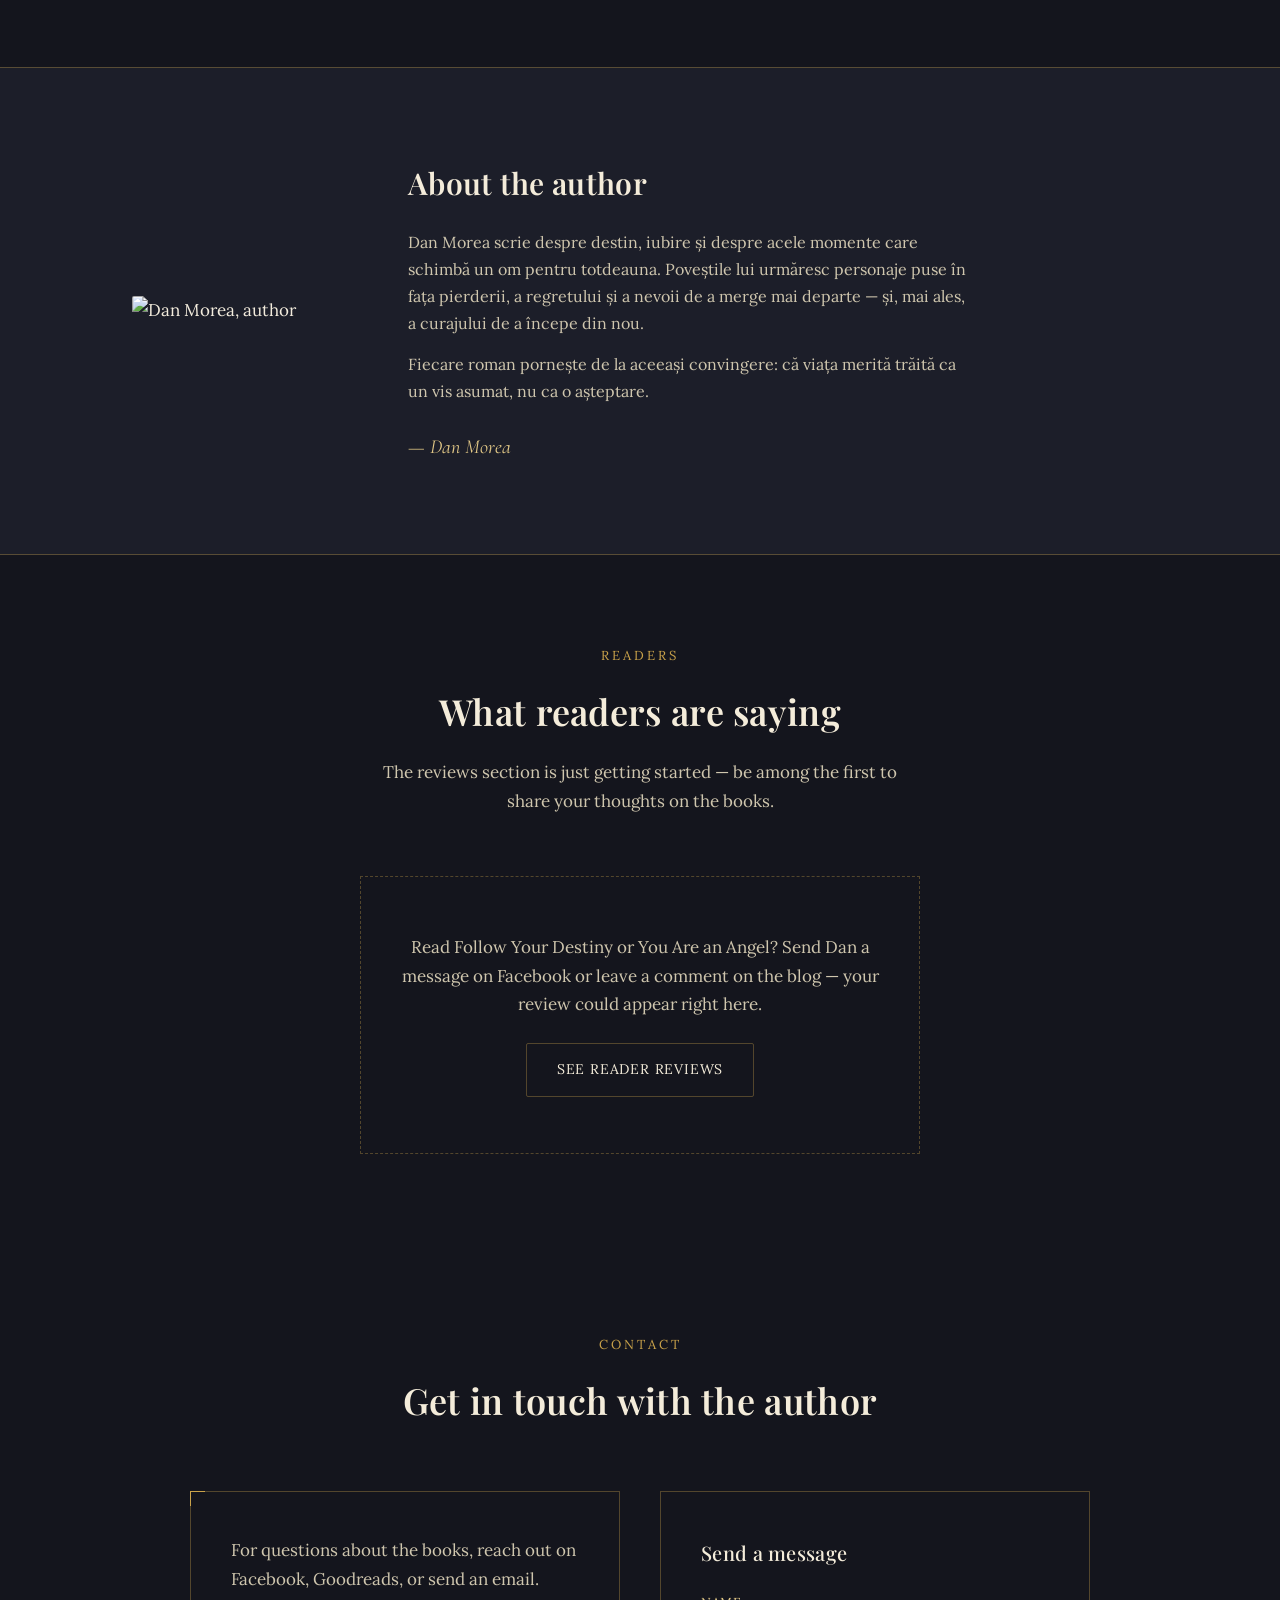
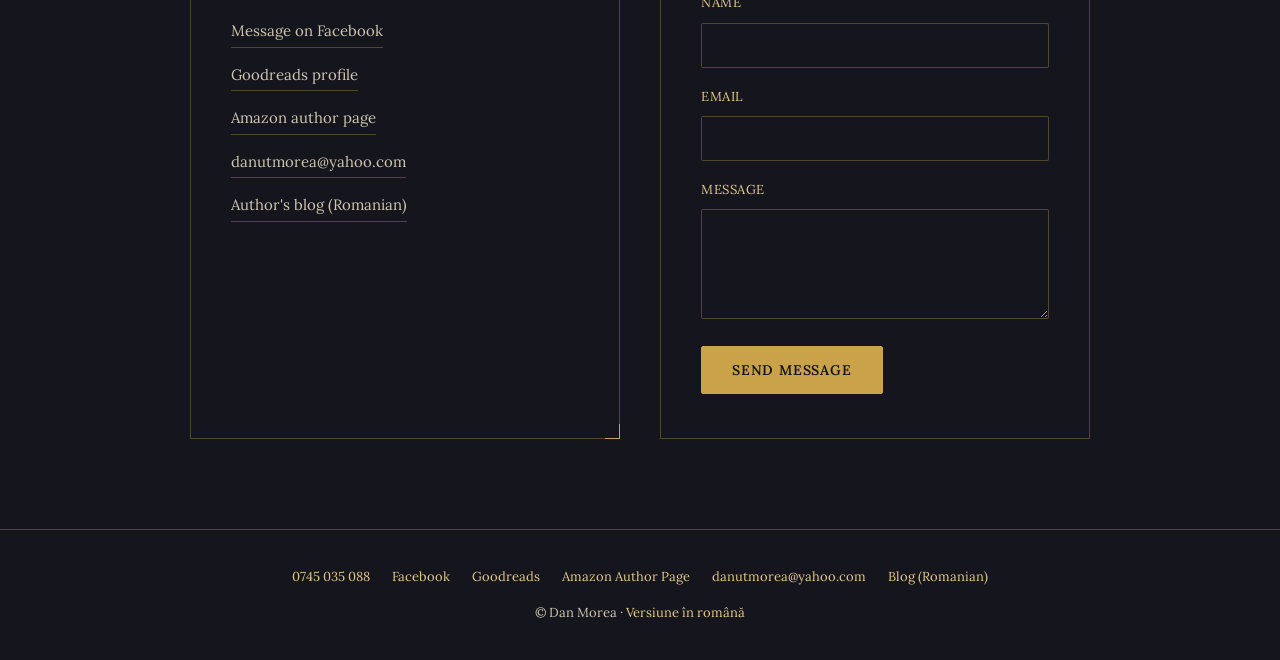
==== commit 0a3b7faf: "Add files via upload" ====
--- a/index.html
+++ b/index.html
@@ -1,19 +1,18 @@
 <!DOCTYPE html>
-<html lang="ro">
+<html lang="en">
 <head>
 <meta charset="UTF-8">
 <meta name="viewport" content="width=device-width, initial-scale=1.0">
-<title>Dan Morea — Autor. Pe urmele destinului &amp; Ești un Înger</title>
-<meta name="description" content="Dan Morea, autor român de romane despre destin, iubire și curajul de a o lua de la capăt. Descoperă romanele Pe urmele destinului și Ești un Înger.">
-<meta property="og:title" content="Dan Morea — Autor de romane">
-<meta property="og:description" content="Povești despre destin, iubire și curajul de a o lua de la capăt. Descoperă romanele Pe urmele destinului și Ești un Înger.">
+<title>Dan Morea — Author. Follow Your Destiny &amp; You Are an Angel</title>
+<meta name="description" content="Dan Morea, Romanian author of novels about destiny, love, and the courage to start over. Discover Follow Your Destiny and You Are an Angel.">
+<meta property="og:title" content="Dan Morea — Author">
+<meta property="og:description" content="Stories about destiny, love, and the courage to start over. Discover Follow Your Destiny and You Are an Angel.">
 <meta property="og:type" content="website">
-<meta property="og:image" content="coperta-esti-un-inger.png">
 <meta name="robots" content="index, follow">
 <link rel="preconnect" href="https://fonts.googleapis.com">
 <link rel="preconnect" href="https://fonts.gstatic.com" crossorigin>
 <link href="https://fonts.googleapis.com/css2?family=Playfair+Display:ital,wght@0,500;0,600;1,500&family=Lora:ital,wght@0,400;0,500;1,400&family=Cormorant+Garamond:ital,wght@1,500&display=swap" rel="stylesheet">
-<link rel="stylesheet" href="styles.css">
+<link rel="stylesheet" href="../styles.css">
 </head>
 <body>
 
@@ -22,21 +21,22 @@
     <div class="brand">DAN <span>MOREA</span></div>
     <nav>
       <ul>
-        <li><a href="index.html" class="active">Acasă</a></li>
-        <li><a href="pe-urmele-destinului.html">Pe urmele destinului</a></li>
-        <li><a href="esti-un-inger.html">Ești un Înger</a></li>
-        <li><a href="noutati.html">Noutăți</a></li>
-        <li><a href="pareri.html">Păreri despre carte</a></li>
-        <li><a href="#contact">Contact</a></li>
+        <li><a href="index.html" class="active">Home</a></li>
+        <li><a href="follow-your-destiny.html">Follow Your Destiny</a></li>
+        <li><a href="you-are-an-angel.html">You Are an Angel</a></li>
+        <li><a href="news.html">News</a></li>
+        <li><a href="reviews.html">Reviews</a></li>
+        <li><a href="index.html#contact">Contact</a></li>
       </ul>
     </nav>
     <div class="nav-icons">
       <a href="tel:0745035088" data-site="tel"><span class="site-tel-text">0745 035 088</span></a>
       <a href="https://www.facebook.com/Dan-Morea-103458004781067/" data-site="fb">Facebook</a>
+      <a href="../index.html" style="border:1px solid var(--line); padding:6px 12px; border-radius:2px; color:var(--gold-soft); font-size:14px;">RO</a>
       <div class="search-wrap">
-        <button class="search-toggle" onclick="document.getElementById('search-box').classList.toggle('open'); document.getElementById('site-search-input').focus();">⚲ Căutare</button>
+        <button class="search-toggle" onclick="document.getElementById('search-box').classList.toggle('open'); document.getElementById('site-search-input').focus();">⚲ Search</button>
         <div class="search-box" id="search-box">
-          <input type="text" id="site-search-input" placeholder="Caută pe site...">
+          <input type="text" id="site-search-input" placeholder="Search the site...">
           <div class="search-results" id="site-search-results"></div>
         </div>
       </div>
@@ -44,58 +44,58 @@
   </div>
 </header>
 
-<section class="hero" id="acasa">
+<section class="hero" id="home">
   <div class="wrap">
-    <div class="eyebrow">Autor de romane</div>
-    <h1 id="hero-titlu">Povești despre destin, iubire și curajul de a o lua de la capăt.</h1>
-    <p class="hero-quote" id="hero-citat">„Fă din viața ta un vis și din visul tău o realitate.”</p>
+    <div class="eyebrow">Novelist</div>
+    <h1 id="hero-titlu">Stories about destiny, love, and the courage to start over.</h1>
+    <p class="hero-quote" id="hero-citat">"Make your life a dream, and your dream a reality."</p>
     <div class="cta-row">
-      <a href="#carti" class="btn btn-solid">Descoperă cărțile</a>
-      <a href="#contact" class="btn btn-ghost">Comandă o carte</a>
+      <a href="#books" class="btn btn-solid">Discover the books</a>
+      <a href="#contact" class="btn btn-ghost">Get in touch</a>
     </div>
   </div>
 </section>
 
-<section id="carti">
+<section id="books">
   <div class="wrap">
     <div class="section-head">
-      <div class="eyebrow">Bibliografie</div>
-      <h2>Două povești, un singur fir al destinului</h2>
+      <div class="eyebrow">Bibliography</div>
+      <h2>Two stories, one thread of destiny</h2>
     </div>
 
     <div class="thread-wrap">
       <div class="books-grid">
         <div class="book-card">
-          <div class="book-eyebrow">Roman</div>
-          <img class="cover-frame" src="https://blogger.googleusercontent.com/img/b/R29vZ2xl/AVvXsEibl9dba8GLTb15DePDTkJpiDz6U9EzJLU2EjHLdAWJORYuEa81Nx9qggr9t-J2t9JyJSSHcPLDb68H91u0zKAidXmsvSm1NGdo8uzbwFY5vgfpYZMBR8MPmMtuQiVso15i-wAOQAd69EEK/w1200-h630-p-k-no-nu/11.jpg" alt="Coperta romanului Pe urmele destinului">
-          <h3>Pe urmele destinului</h3>
-          <p class="book-tagline">Uneori, drumul spre cineva trece prin toată durerea lumii.</p>
-          <p class="book-blurb" id="carte1-rezumat">Viața lui David ia o turnură sumbră, marcată de trădare și pierdere. Când o cunoaște pe frumoasa Elena, pare că a găsit, în sfârșit, lumina de care avea nevoie — până când ea dispare fără urmă.</p>
-          <a href="pe-urmele-destinului.html" class="btn btn-ghost">Citește mai mult</a>
-          <a href="https://www.amazon.com/dp/B0HBMX8D3G" target="_blank" rel="noopener" class="btn btn-solid" style="margin-top:16px;" id="carte1-amazon-btn">📖 Descoperă ediția în limba engleză, disponibilă pe Amazon</a>
+          <div class="book-eyebrow">Novel</div>
+          <img class="cover-frame" src="https://blogger.googleusercontent.com/img/b/R29vZ2xl/AVvXsEibl9dba8GLTb15DePDTkJpiDz6U9EzJLU2EjHLdAWJORYuEa81Nx9qggr9t-J2t9JyJSSHcPLDb68H91u0zKAidXmsvSm1NGdo8uzbwFY5vgfpYZMBR8MPmMtuQiVso15i-wAOQAd69EEK/w1200-h630-p-k-no-nu/11.jpg" alt="Cover of Follow Your Destiny">
+          <h3>Follow Your Destiny</h3>
+          <p class="book-tagline">Sometimes, the road to someone runs through all the pain in the world.</p>
+          <p class="book-blurb" id="carte1-rezumat">David's life takes a dark turn, marked by betrayal and loss. When he meets the beautiful Elena, it seems he has finally found the light he needed — until she disappears without a trace.</p>
+          <a href="follow-your-destiny.html" class="btn btn-ghost">Read more</a>
+          <a href="https://www.amazon.com/dp/B0HBMX8D3G" target="_blank" rel="noopener" class="btn btn-solid" style="margin-top:16px;" id="carte1-amazon-btn">📖 Get it on Amazon Kindle</a>
         </div>
 
         <div class="book-card">
-          <div class="book-eyebrow">Roman</div>
-          <img class="cover-frame" src="coperta-esti-un-inger.png" alt="Coperta romanului Ești un Înger">
-          <h3>Ești un Înger</h3>
-          <p class="book-tagline">Există promisiuni pe care le poți împlini abia când e aproape prea târziu.</p>
-          <p class="book-blurb" id="carte2-rezumat">Patrick Adams primește vestea care îi schimbă viața pentru totdeauna și pornește într-o călătorie prin Roma, Paris și Londra, ca să ducă la capăt o promisiune amânată prea mult.</p>
-          <a href="esti-un-inger.html" class="btn btn-ghost">Citește mai mult</a>
+          <div class="book-eyebrow">Novel</div>
+          <img class="cover-frame" src="../coperta-esti-un-inger.png" alt="Cover of You Are an Angel">
+          <h3>You Are an Angel</h3>
+          <p class="book-tagline">Some promises can only be kept when it's almost too late.</p>
+          <p class="book-blurb" id="carte2-rezumat">Patrick Adams receives news that changes his life forever, and sets off on a journey through Rome, Paris, and London to keep a promise he waited far too long to make.</p>
+          <a href="you-are-an-angel.html" class="btn btn-ghost">Read more</a>
         </div>
       </div>
-      <div class="thread-node">un fir,<br>două povești</div>
+      <div class="thread-node">one thread,<br>two stories</div>
     </div>
   </div>
 </section>
 
-<section class="about" id="despre">
+<section class="about" id="about">
   <div class="wrap about-grid">
-    <img class="about-photo" data-site="author-photo" src="https://blogger.googleusercontent.com/img/b/R29vZ2xl/AVvXsEidFwxDWLzi1go7ZfbtqarSKu2YnXpRjMfFVGoBIkyG13r-nwx2wtO78H0lu98r3U_LdvCel5OGA3uMDYix7dzS2UUagythI2fop3vyiSDGD4ehgTEu848Sw-9tztyX3__CU9PXsZddBuL2/w1200-h630-p-k-no-nu/poza+1.jpg" alt="Dan Morea, autor">
+    <img class="about-photo" data-site="author-photo" src="https://blogger.googleusercontent.com/img/b/R29vZ2xl/AVvXsEidFwxDWLzi1go7ZfbtqarSKu2YnXpRjMfFVGoBIkyG13r-nwx2wtO78H0lu98r3U_LdvCel5OGA3uMDYix7dzS2UUagythI2fop3vyiSDGD4ehgTEu848Sw-9tztyX3__CU9PXsZddBuL2/w1200-h630-p-k-no-nu/poza+1.jpg" alt="Dan Morea, author">
     <div>
-      <h2>Despre autor</h2>
-      <p id="despre-text1">Dan Morea scrie despre destin, iubire și despre acele momente care schimbă un om pentru totdeauna. Poveștile lui urmăresc personaje puse în fața pierderii, a regretului și a nevoii de a merge mai departe — și, mai ales, a curajului de a începe din nou.</p>
-      <p id="despre-text2">Fiecare roman pornește de la aceeași convingere: că viața merită trăită ca un vis asumat, nu ca o așteptare.</p>
+      <h2>About the author</h2>
+      <p id="despre-text1">Dan Morea writes about destiny, love, and the moments that change a person forever. His stories follow characters facing loss and regret, and the need to move forward — above all, the courage to begin again.</p>
+      <p id="despre-text2">Every novel starts from the same conviction: that life deserves to be lived as a dream we choose, not a wait we endure.</p>
       <p class="signature">— Dan Morea</p>
     </div>
   </div>
@@ -104,13 +104,13 @@
 <section id="pareri-teaser">
   <div class="wrap">
     <div class="section-head">
-      <div class="eyebrow">Cititori</div>
-      <h2>Ce spun cititorii</h2>
-      <p>Rubrica de păreri e la început de drum — fii printre primii care își împărtășesc gândurile despre cărți.</p>
+      <div class="eyebrow">Readers</div>
+      <h2>What readers are saying</h2>
+      <p>The reviews section is just getting started — be among the first to share your thoughts on the books.</p>
     </div>
     <div class="review-empty">
-      <p>Ai citit „Pe urmele destinului” sau „Ești un Înger”? Lasă-i lui Dan un mesaj pe Facebook sau un comentariu pe blog — părerea ta ar putea apărea chiar aici.</p>
-      <a href="pareri.html" class="btn btn-ghost">Vezi rubrica de păreri</a>
+      <p>Read Follow Your Destiny or You Are an Angel? Send Dan a message on Facebook or leave a comment on the blog — your review could appear right here.</p>
+      <a href="reviews.html" class="btn btn-ghost">See reader reviews</a>
     </div>
   </div>
 </section>
@@ -119,38 +119,36 @@
   <div class="wrap">
     <div class="section-head">
       <div class="eyebrow">Contact</div>
-      <h2>Comandă o carte sau scrie-i autorului</h2>
+      <h2>Get in touch with the author</h2>
     </div>
     <div class="contact-grid">
       <div class="contact-card">
-        <p>Pentru comenzi sau întrebări despre cărți, sună direct, scrie pe Facebook sau trimite un email.</p>
-        <span class="phone site-tel-text">0745 035 088</span>
+        <p>For questions about the books, reach out on Facebook, Goodreads, or send an email.</p>
         <div class="contact-links">
-          <a href="tel:0745035088" data-site="tel">Sună acum</a>
-          <a href="https://www.facebook.com/Dan-Morea-103458004781067/" data-site="fb">Mesaj pe Facebook</a>
-          <a href="https://www.goodreads.com/user/show/203054565-dan-morea" data-site="goodreads">Profil Goodreads</a>
-          <a href="https://www.amazon.com/author/dan-morea" data-site="amazon-autor">Pagina de autor Amazon</a>
+          <a href="https://www.facebook.com/Dan-Morea-103458004781067/" data-site="fb">Message on Facebook</a>
+          <a href="https://www.goodreads.com/user/show/203054565-dan-morea" data-site="goodreads">Goodreads profile</a>
+          <a href="https://www.amazon.com/author/dan-morea" data-site="amazon-autor">Amazon author page</a>
           <a href="mailto:danutmorea@yahoo.com" data-site="email" class="site-email-text">danutmorea@yahoo.com</a>
-          <a href="https://danutmorea.blogspot.com/">Blogul autorului</a>
+          <a href="https://danutmorea.blogspot.com/">Author's blog (Romanian)</a>
         </div>
       </div>
       <form class="form-card" action="https://formsubmit.co/danutmorea@yahoo.com" method="POST">
-        <h3>Trimite un mesaj</h3>
-        <input type="hidden" name="_subject" value="Mesaj nou de pe site-ul Dan Morea">
+        <h3>Send a message</h3>
+        <input type="hidden" name="_subject" value="New message from the Dan Morea website (EN)">
         <input type="hidden" name="_captcha" value="false">
         <div class="form-row">
-          <label for="nume">Nume</label>
-          <input type="text" id="nume" name="Nume" required>
+          <label for="nume">Name</label>
+          <input type="text" id="nume" name="Name" required>
         </div>
         <div class="form-row">
           <label for="email">Email</label>
           <input type="email" id="email" name="Email" required>
         </div>
         <div class="form-row">
-          <label for="mesaj">Mesaj</label>
-          <textarea id="mesaj" name="Mesaj" required></textarea>
+          <label for="mesaj">Message</label>
+          <textarea id="mesaj" name="Message" required></textarea>
         </div>
-        <button type="submit" class="btn btn-solid">Trimite mesajul</button>
+        <button type="submit" class="btn btn-solid">Send message</button>
       </form>
     </div>
   </div>
@@ -161,25 +159,13 @@
     <a href="tel:0745035088" data-site="tel"><span class="site-tel-text">0745 035 088</span></a>
     <a href="https://www.facebook.com/Dan-Morea-103458004781067/" data-site="fb">Facebook</a>
     <a href="https://www.goodreads.com/user/show/203054565-dan-morea" data-site="goodreads">Goodreads</a>
-    <a href="https://www.amazon.com/author/dan-morea" data-site="amazon-autor">Pagina de autor Amazon</a>
+    <a href="https://www.amazon.com/author/dan-morea" data-site="amazon-autor">Amazon Author Page</a>
     <a href="mailto:danutmorea@yahoo.com" data-site="email" class="site-email-text">danutmorea@yahoo.com</a>
-    <a href="https://danutmorea.blogspot.com/">Blog</a>
+    <a href="https://danutmorea.blogspot.com/">Blog (Romanian)</a>
   </div>
-  © Dan Morea · Toate poveștile pornesc de pe <a href="https://danutmorea.blogspot.com/">danutmorea.blogspot.com</a>
+  © Dan Morea · <a href="../index.html">Versiune în română</a>
 </footer>
 
-<script src="site-scripts.js"></script>
-<script src="https://identity.netlify.com/v1/netlify-identity-widget.js"></script>
-<script>
-  if (window.netlifyIdentity) {
-    window.netlifyIdentity.on("init", function(user){
-      if (!user) {
-        window.netlifyIdentity.on("login", function(){
-          document.location.href = "/admin/";
-        });
-      }
-    });
-  }
-</script>
+<script src="../site-scripts.js"></script>
 </body>
 </html>
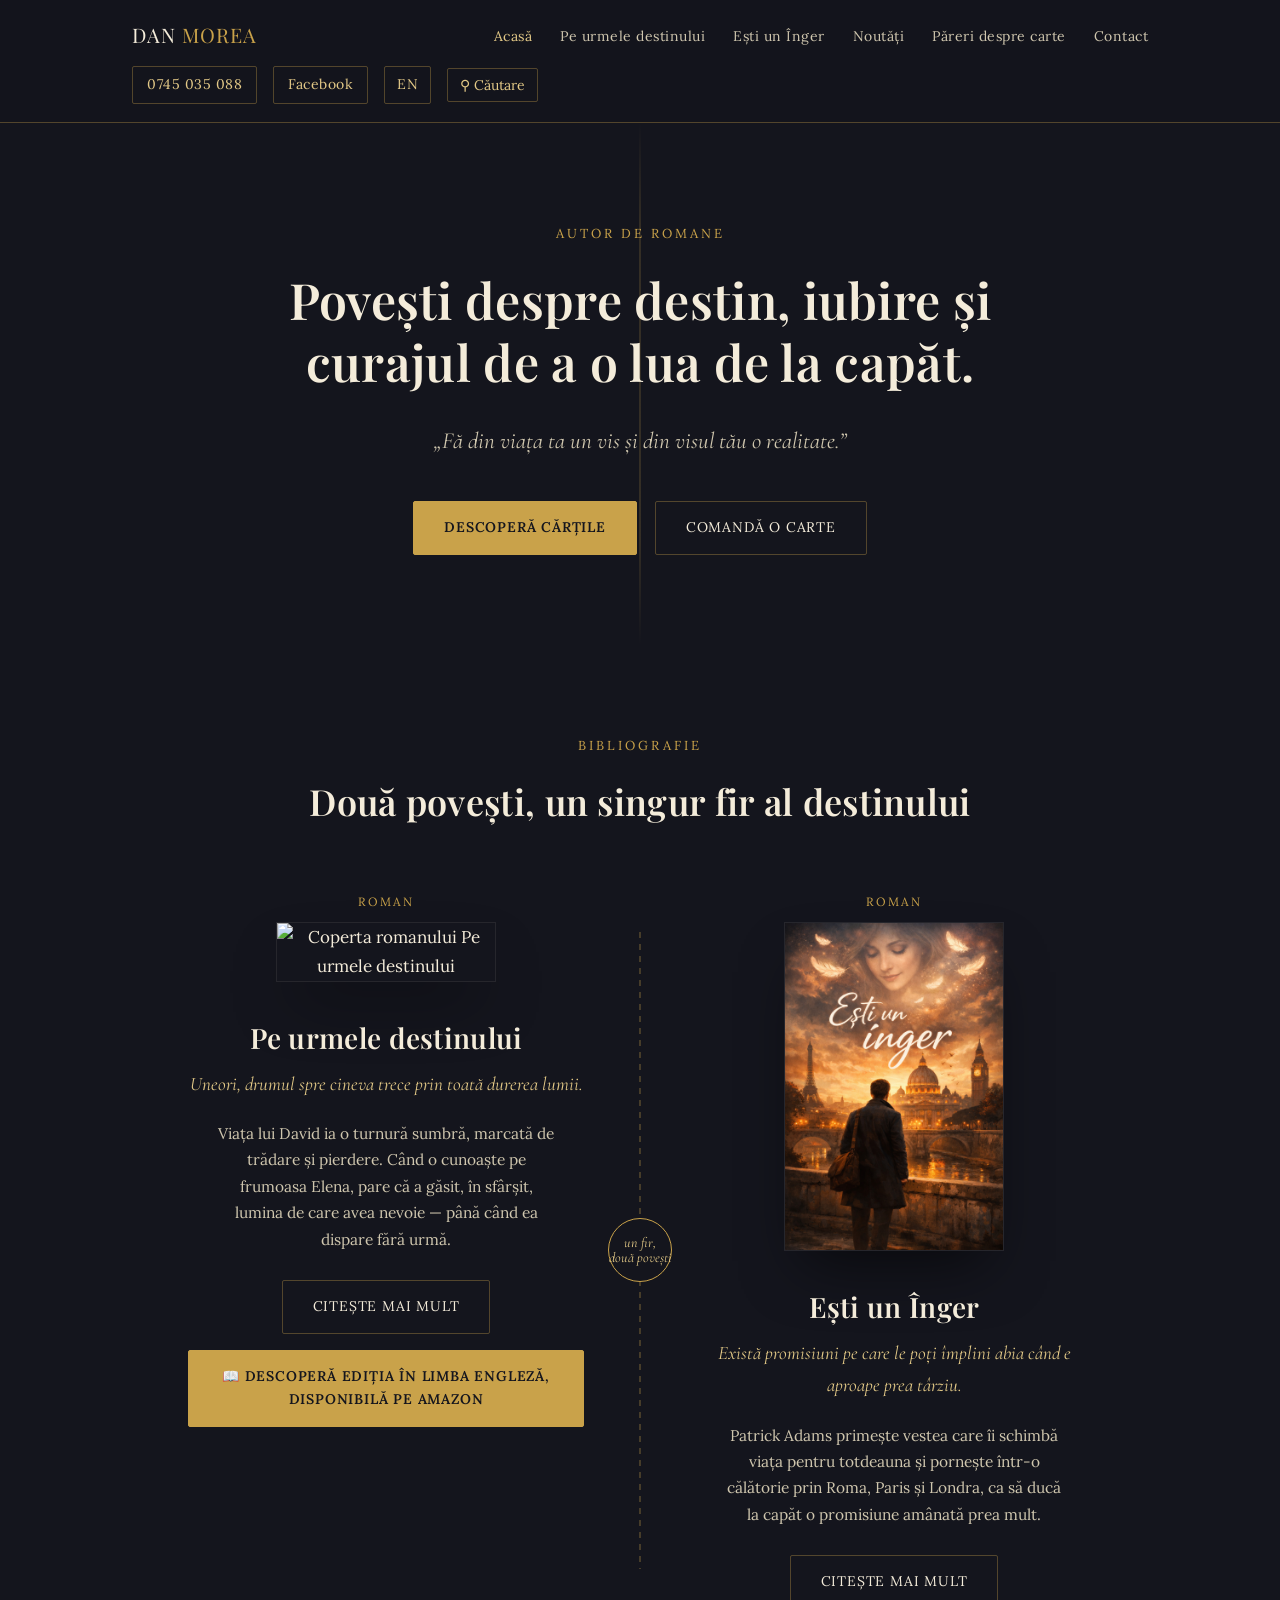
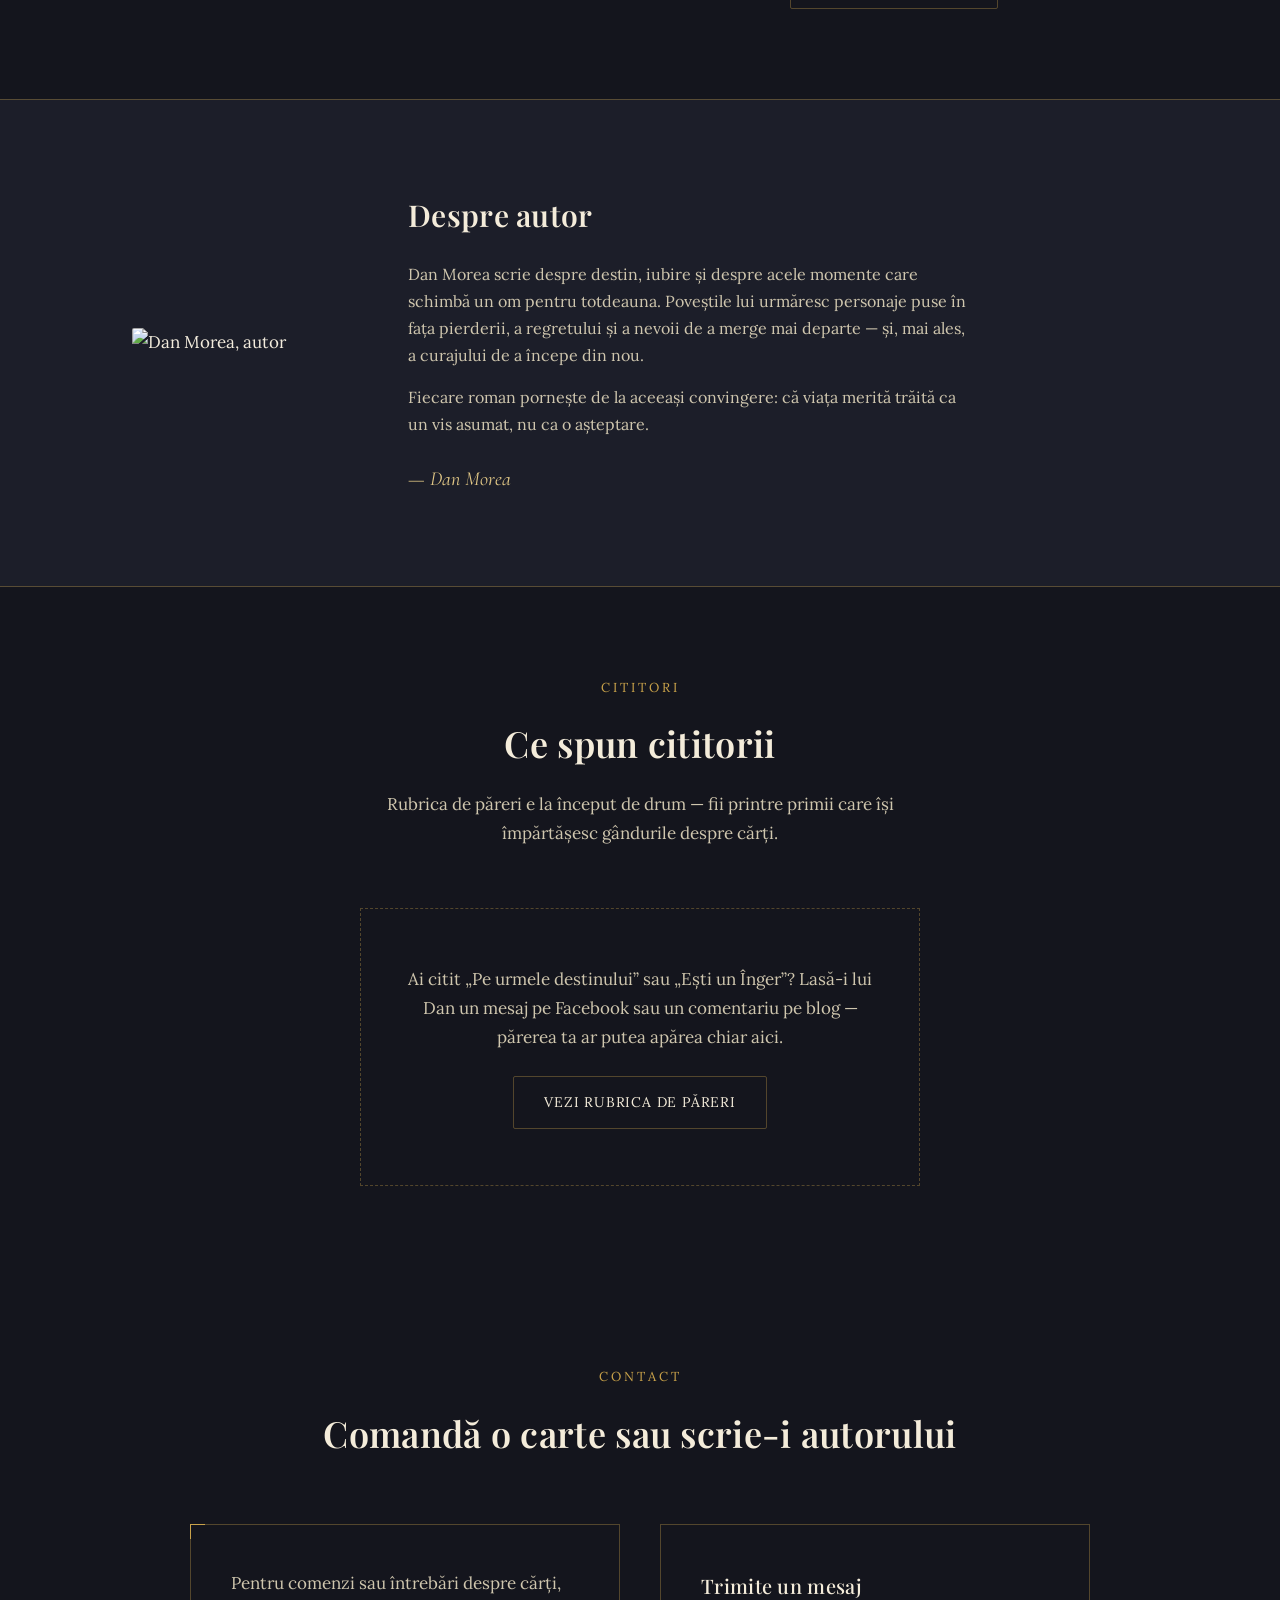
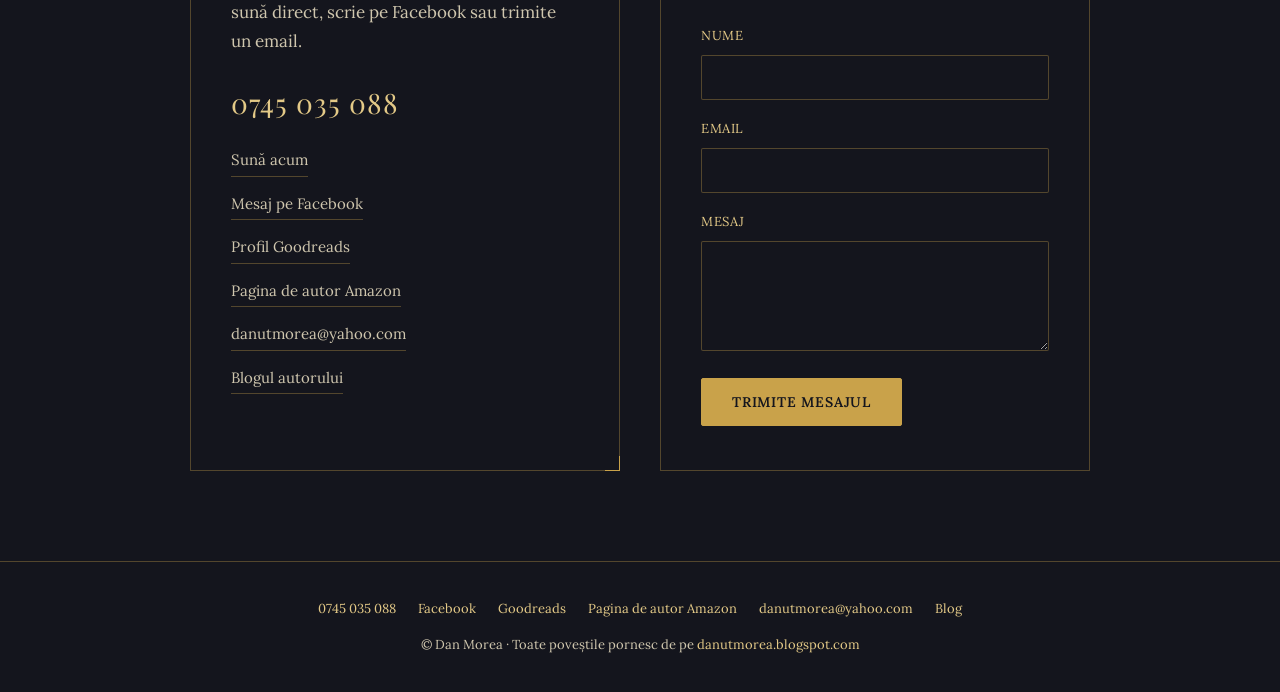
==== commit a45cfc52: "Add files via upload" ====
--- a/index.html
+++ b/index.html
@@ -1,18 +1,19 @@
 <!DOCTYPE html>
-<html lang="en">
+<html lang="ro">
 <head>
 <meta charset="UTF-8">
 <meta name="viewport" content="width=device-width, initial-scale=1.0">
-<title>Dan Morea — Author. Follow Your Destiny &amp; You Are an Angel</title>
-<meta name="description" content="Dan Morea, Romanian author of novels about destiny, love, and the courage to start over. Discover Follow Your Destiny and You Are an Angel.">
-<meta property="og:title" content="Dan Morea — Author">
-<meta property="og:description" content="Stories about destiny, love, and the courage to start over. Discover Follow Your Destiny and You Are an Angel.">
+<title>Dan Morea — Autor. Pe urmele destinului &amp; Ești un Înger</title>
+<meta name="description" content="Dan Morea, autor român de romane despre destin, iubire și curajul de a o lua de la capăt. Descoperă romanele Pe urmele destinului și Ești un Înger.">
+<meta property="og:title" content="Dan Morea — Autor de romane">
+<meta property="og:description" content="Povești despre destin, iubire și curajul de a o lua de la capăt. Descoperă romanele Pe urmele destinului și Ești un Înger.">
 <meta property="og:type" content="website">
+<meta property="og:image" content="coperta-esti-un-inger.png">
 <meta name="robots" content="index, follow">
 <link rel="preconnect" href="https://fonts.googleapis.com">
 <link rel="preconnect" href="https://fonts.gstatic.com" crossorigin>
 <link href="https://fonts.googleapis.com/css2?family=Playfair+Display:ital,wght@0,500;0,600;1,500&family=Lora:ital,wght@0,400;0,500;1,400&family=Cormorant+Garamond:ital,wght@1,500&display=swap" rel="stylesheet">
-<link rel="stylesheet" href="../styles.css">
+<link rel="stylesheet" href="styles.css">
 </head>
 <body>
 
@@ -21,22 +22,22 @@
     <div class="brand">DAN <span>MOREA</span></div>
     <nav>
       <ul>
-        <li><a href="index.html" class="active">Home</a></li>
-        <li><a href="follow-your-destiny.html">Follow Your Destiny</a></li>
-        <li><a href="you-are-an-angel.html">You Are an Angel</a></li>
-        <li><a href="news.html">News</a></li>
-        <li><a href="reviews.html">Reviews</a></li>
-        <li><a href="index.html#contact">Contact</a></li>
+        <li><a href="index.html" class="active">Acasă</a></li>
+        <li><a href="pe-urmele-destinului.html">Pe urmele destinului</a></li>
+        <li><a href="esti-un-inger.html">Ești un Înger</a></li>
+        <li><a href="noutati.html">Noutăți</a></li>
+        <li><a href="pareri.html">Păreri despre carte</a></li>
+        <li><a href="#contact">Contact</a></li>
       </ul>
     </nav>
     <div class="nav-icons">
       <a href="tel:0745035088" data-site="tel"><span class="site-tel-text">0745 035 088</span></a>
       <a href="https://www.facebook.com/Dan-Morea-103458004781067/" data-site="fb">Facebook</a>
-      <a href="../index.html" style="border:1px solid var(--line); padding:6px 12px; border-radius:2px; color:var(--gold-soft); font-size:14px;">RO</a>
+      <a href="en/index.html" style="border:1px solid var(--line); padding:6px 12px; border-radius:2px; color:var(--gold-soft); font-size:14px;">EN</a>
       <div class="search-wrap">
-        <button class="search-toggle" onclick="document.getElementById('search-box').classList.toggle('open'); document.getElementById('site-search-input').focus();">⚲ Search</button>
+        <button class="search-toggle" onclick="document.getElementById('search-box').classList.toggle('open'); document.getElementById('site-search-input').focus();">⚲ Căutare</button>
         <div class="search-box" id="search-box">
-          <input type="text" id="site-search-input" placeholder="Search the site...">
+          <input type="text" id="site-search-input" placeholder="Caută pe site...">
           <div class="search-results" id="site-search-results"></div>
         </div>
       </div>
@@ -44,58 +45,58 @@
   </div>
 </header>
 
-<section class="hero" id="home">
+<section class="hero" id="acasa">
   <div class="wrap">
-    <div class="eyebrow">Novelist</div>
-    <h1 id="hero-titlu">Stories about destiny, love, and the courage to start over.</h1>
-    <p class="hero-quote" id="hero-citat">"Make your life a dream, and your dream a reality."</p>
+    <div class="eyebrow">Autor de romane</div>
+    <h1 id="hero-titlu">Povești despre destin, iubire și curajul de a o lua de la capăt.</h1>
+    <p class="hero-quote" id="hero-citat">„Fă din viața ta un vis și din visul tău o realitate.”</p>
     <div class="cta-row">
-      <a href="#books" class="btn btn-solid">Discover the books</a>
-      <a href="#contact" class="btn btn-ghost">Get in touch</a>
+      <a href="#carti" class="btn btn-solid">Descoperă cărțile</a>
+      <a href="#contact" class="btn btn-ghost">Comandă o carte</a>
     </div>
   </div>
 </section>
 
-<section id="books">
+<section id="carti">
   <div class="wrap">
     <div class="section-head">
-      <div class="eyebrow">Bibliography</div>
-      <h2>Two stories, one thread of destiny</h2>
+      <div class="eyebrow">Bibliografie</div>
+      <h2>Două povești, un singur fir al destinului</h2>
     </div>
 
     <div class="thread-wrap">
       <div class="books-grid">
         <div class="book-card">
-          <div class="book-eyebrow">Novel</div>
-          <img class="cover-frame" src="https://blogger.googleusercontent.com/img/b/R29vZ2xl/AVvXsEibl9dba8GLTb15DePDTkJpiDz6U9EzJLU2EjHLdAWJORYuEa81Nx9qggr9t-J2t9JyJSSHcPLDb68H91u0zKAidXmsvSm1NGdo8uzbwFY5vgfpYZMBR8MPmMtuQiVso15i-wAOQAd69EEK/w1200-h630-p-k-no-nu/11.jpg" alt="Cover of Follow Your Destiny">
-          <h3>Follow Your Destiny</h3>
-          <p class="book-tagline">Sometimes, the road to someone runs through all the pain in the world.</p>
-          <p class="book-blurb" id="carte1-rezumat">David's life takes a dark turn, marked by betrayal and loss. When he meets the beautiful Elena, it seems he has finally found the light he needed — until she disappears without a trace.</p>
-          <a href="follow-your-destiny.html" class="btn btn-ghost">Read more</a>
-          <a href="https://www.amazon.com/dp/B0HBMX8D3G" target="_blank" rel="noopener" class="btn btn-solid" style="margin-top:16px;" id="carte1-amazon-btn">📖 Get it on Amazon Kindle</a>
+          <div class="book-eyebrow">Roman</div>
+          <img class="cover-frame" src="https://blogger.googleusercontent.com/img/b/R29vZ2xl/AVvXsEibl9dba8GLTb15DePDTkJpiDz6U9EzJLU2EjHLdAWJORYuEa81Nx9qggr9t-J2t9JyJSSHcPLDb68H91u0zKAidXmsvSm1NGdo8uzbwFY5vgfpYZMBR8MPmMtuQiVso15i-wAOQAd69EEK/w1200-h630-p-k-no-nu/11.jpg" alt="Coperta romanului Pe urmele destinului">
+          <h3>Pe urmele destinului</h3>
+          <p class="book-tagline">Uneori, drumul spre cineva trece prin toată durerea lumii.</p>
+          <p class="book-blurb" id="carte1-rezumat">Viața lui David ia o turnură sumbră, marcată de trădare și pierdere. Când o cunoaște pe frumoasa Elena, pare că a găsit, în sfârșit, lumina de care avea nevoie — până când ea dispare fără urmă.</p>
+          <a href="pe-urmele-destinului.html" class="btn btn-ghost">Citește mai mult</a>
+          <a href="https://www.amazon.com/dp/B0HBMX8D3G" target="_blank" rel="noopener" class="btn btn-solid" style="margin-top:16px;" id="carte1-amazon-btn">📖 Descoperă ediția în limba engleză, disponibilă pe Amazon</a>
         </div>
 
         <div class="book-card">
-          <div class="book-eyebrow">Novel</div>
-          <img class="cover-frame" src="../coperta-esti-un-inger.png" alt="Cover of You Are an Angel">
-          <h3>You Are an Angel</h3>
-          <p class="book-tagline">Some promises can only be kept when it's almost too late.</p>
-          <p class="book-blurb" id="carte2-rezumat">Patrick Adams receives news that changes his life forever, and sets off on a journey through Rome, Paris, and London to keep a promise he waited far too long to make.</p>
-          <a href="you-are-an-angel.html" class="btn btn-ghost">Read more</a>
+          <div class="book-eyebrow">Roman</div>
+          <img class="cover-frame" src="coperta-esti-un-inger.png" alt="Coperta romanului Ești un Înger">
+          <h3>Ești un Înger</h3>
+          <p class="book-tagline">Există promisiuni pe care le poți împlini abia când e aproape prea târziu.</p>
+          <p class="book-blurb" id="carte2-rezumat">Patrick Adams primește vestea care îi schimbă viața pentru totdeauna și pornește într-o călătorie prin Roma, Paris și Londra, ca să ducă la capăt o promisiune amânată prea mult.</p>
+          <a href="esti-un-inger.html" class="btn btn-ghost">Citește mai mult</a>
         </div>
       </div>
-      <div class="thread-node">one thread,<br>two stories</div>
+      <div class="thread-node">un fir,<br>două povești</div>
     </div>
   </div>
 </section>
 
-<section class="about" id="about">
+<section class="about" id="despre">
   <div class="wrap about-grid">
-    <img class="about-photo" data-site="author-photo" src="https://blogger.googleusercontent.com/img/b/R29vZ2xl/AVvXsEidFwxDWLzi1go7ZfbtqarSKu2YnXpRjMfFVGoBIkyG13r-nwx2wtO78H0lu98r3U_LdvCel5OGA3uMDYix7dzS2UUagythI2fop3vyiSDGD4ehgTEu848Sw-9tztyX3__CU9PXsZddBuL2/w1200-h630-p-k-no-nu/poza+1.jpg" alt="Dan Morea, author">
+    <img class="about-photo" data-site="author-photo" src="https://blogger.googleusercontent.com/img/b/R29vZ2xl/AVvXsEidFwxDWLzi1go7ZfbtqarSKu2YnXpRjMfFVGoBIkyG13r-nwx2wtO78H0lu98r3U_LdvCel5OGA3uMDYix7dzS2UUagythI2fop3vyiSDGD4ehgTEu848Sw-9tztyX3__CU9PXsZddBuL2/w1200-h630-p-k-no-nu/poza+1.jpg" alt="Dan Morea, autor">
     <div>
-      <h2>About the author</h2>
-      <p id="despre-text1">Dan Morea writes about destiny, love, and the moments that change a person forever. His stories follow characters facing loss and regret, and the need to move forward — above all, the courage to begin again.</p>
-      <p id="despre-text2">Every novel starts from the same conviction: that life deserves to be lived as a dream we choose, not a wait we endure.</p>
+      <h2>Despre autor</h2>
+      <p id="despre-text1">Dan Morea scrie despre destin, iubire și despre acele momente care schimbă un om pentru totdeauna. Poveștile lui urmăresc personaje puse în fața pierderii, a regretului și a nevoii de a merge mai departe — și, mai ales, a curajului de a începe din nou.</p>
+      <p id="despre-text2">Fiecare roman pornește de la aceeași convingere: că viața merită trăită ca un vis asumat, nu ca o așteptare.</p>
       <p class="signature">— Dan Morea</p>
     </div>
   </div>
@@ -104,13 +105,13 @@
 <section id="pareri-teaser">
   <div class="wrap">
     <div class="section-head">
-      <div class="eyebrow">Readers</div>
-      <h2>What readers are saying</h2>
-      <p>The reviews section is just getting started — be among the first to share your thoughts on the books.</p>
+      <div class="eyebrow">Cititori</div>
+      <h2>Ce spun cititorii</h2>
+      <p>Rubrica de păreri e la început de drum — fii printre primii care își împărtășesc gândurile despre cărți.</p>
     </div>
     <div class="review-empty">
-      <p>Read Follow Your Destiny or You Are an Angel? Send Dan a message on Facebook or leave a comment on the blog — your review could appear right here.</p>
-      <a href="reviews.html" class="btn btn-ghost">See reader reviews</a>
+      <p>Ai citit „Pe urmele destinului” sau „Ești un Înger”? Lasă-i lui Dan un mesaj pe Facebook sau un comentariu pe blog — părerea ta ar putea apărea chiar aici.</p>
+      <a href="pareri.html" class="btn btn-ghost">Vezi rubrica de păreri</a>
     </div>
   </div>
 </section>
@@ -119,36 +120,38 @@
   <div class="wrap">
     <div class="section-head">
       <div class="eyebrow">Contact</div>
-      <h2>Get in touch with the author</h2>
+      <h2>Comandă o carte sau scrie-i autorului</h2>
     </div>
     <div class="contact-grid">
       <div class="contact-card">
-        <p>For questions about the books, reach out on Facebook, Goodreads, or send an email.</p>
+        <p>Pentru comenzi sau întrebări despre cărți, sună direct, scrie pe Facebook sau trimite un email.</p>
+        <span class="phone site-tel-text">0745 035 088</span>
         <div class="contact-links">
-          <a href="https://www.facebook.com/Dan-Morea-103458004781067/" data-site="fb">Message on Facebook</a>
-          <a href="https://www.goodreads.com/user/show/203054565-dan-morea" data-site="goodreads">Goodreads profile</a>
-          <a href="https://www.amazon.com/author/dan-morea" data-site="amazon-autor">Amazon author page</a>
+          <a href="tel:0745035088" data-site="tel">Sună acum</a>
+          <a href="https://www.facebook.com/Dan-Morea-103458004781067/" data-site="fb">Mesaj pe Facebook</a>
+          <a href="https://www.goodreads.com/user/show/203054565-dan-morea" data-site="goodreads">Profil Goodreads</a>
+          <a href="https://www.amazon.com/author/dan-morea" data-site="amazon-autor">Pagina de autor Amazon</a>
           <a href="mailto:danutmorea@yahoo.com" data-site="email" class="site-email-text">danutmorea@yahoo.com</a>
-          <a href="https://danutmorea.blogspot.com/">Author's blog (Romanian)</a>
+          <a href="https://danutmorea.blogspot.com/">Blogul autorului</a>
         </div>
       </div>
       <form class="form-card" action="https://formsubmit.co/danutmorea@yahoo.com" method="POST">
-        <h3>Send a message</h3>
-        <input type="hidden" name="_subject" value="New message from the Dan Morea website (EN)">
+        <h3>Trimite un mesaj</h3>
+        <input type="hidden" name="_subject" value="Mesaj nou de pe site-ul Dan Morea">
         <input type="hidden" name="_captcha" value="false">
         <div class="form-row">
-          <label for="nume">Name</label>
-          <input type="text" id="nume" name="Name" required>
+          <label for="nume">Nume</label>
+          <input type="text" id="nume" name="Nume" required>
         </div>
         <div class="form-row">
           <label for="email">Email</label>
           <input type="email" id="email" name="Email" required>
         </div>
         <div class="form-row">
-          <label for="mesaj">Message</label>
-          <textarea id="mesaj" name="Message" required></textarea>
+          <label for="mesaj">Mesaj</label>
+          <textarea id="mesaj" name="Mesaj" required></textarea>
         </div>
-        <button type="submit" class="btn btn-solid">Send message</button>
+        <button type="submit" class="btn btn-solid">Trimite mesajul</button>
       </form>
     </div>
   </div>
@@ -159,13 +162,25 @@
     <a href="tel:0745035088" data-site="tel"><span class="site-tel-text">0745 035 088</span></a>
     <a href="https://www.facebook.com/Dan-Morea-103458004781067/" data-site="fb">Facebook</a>
     <a href="https://www.goodreads.com/user/show/203054565-dan-morea" data-site="goodreads">Goodreads</a>
-    <a href="https://www.amazon.com/author/dan-morea" data-site="amazon-autor">Amazon Author Page</a>
+    <a href="https://www.amazon.com/author/dan-morea" data-site="amazon-autor">Pagina de autor Amazon</a>
     <a href="mailto:danutmorea@yahoo.com" data-site="email" class="site-email-text">danutmorea@yahoo.com</a>
-    <a href="https://danutmorea.blogspot.com/">Blog (Romanian)</a>
+    <a href="https://danutmorea.blogspot.com/">Blog</a>
   </div>
-  © Dan Morea · <a href="../index.html">Versiune în română</a>
+  © Dan Morea · Toate poveștile pornesc de pe <a href="https://danutmorea.blogspot.com/">danutmorea.blogspot.com</a>
 </footer>
 
-<script src="../site-scripts.js"></script>
+<script src="site-scripts.js"></script>
+<script src="https://identity.netlify.com/v1/netlify-identity-widget.js"></script>
+<script>
+  if (window.netlifyIdentity) {
+    window.netlifyIdentity.on("init", function(user){
+      if (!user) {
+        window.netlifyIdentity.on("login", function(){
+          document.location.href = "/admin/";
+        });
+      }
+    });
+  }
+</script>
 </body>
 </html>
